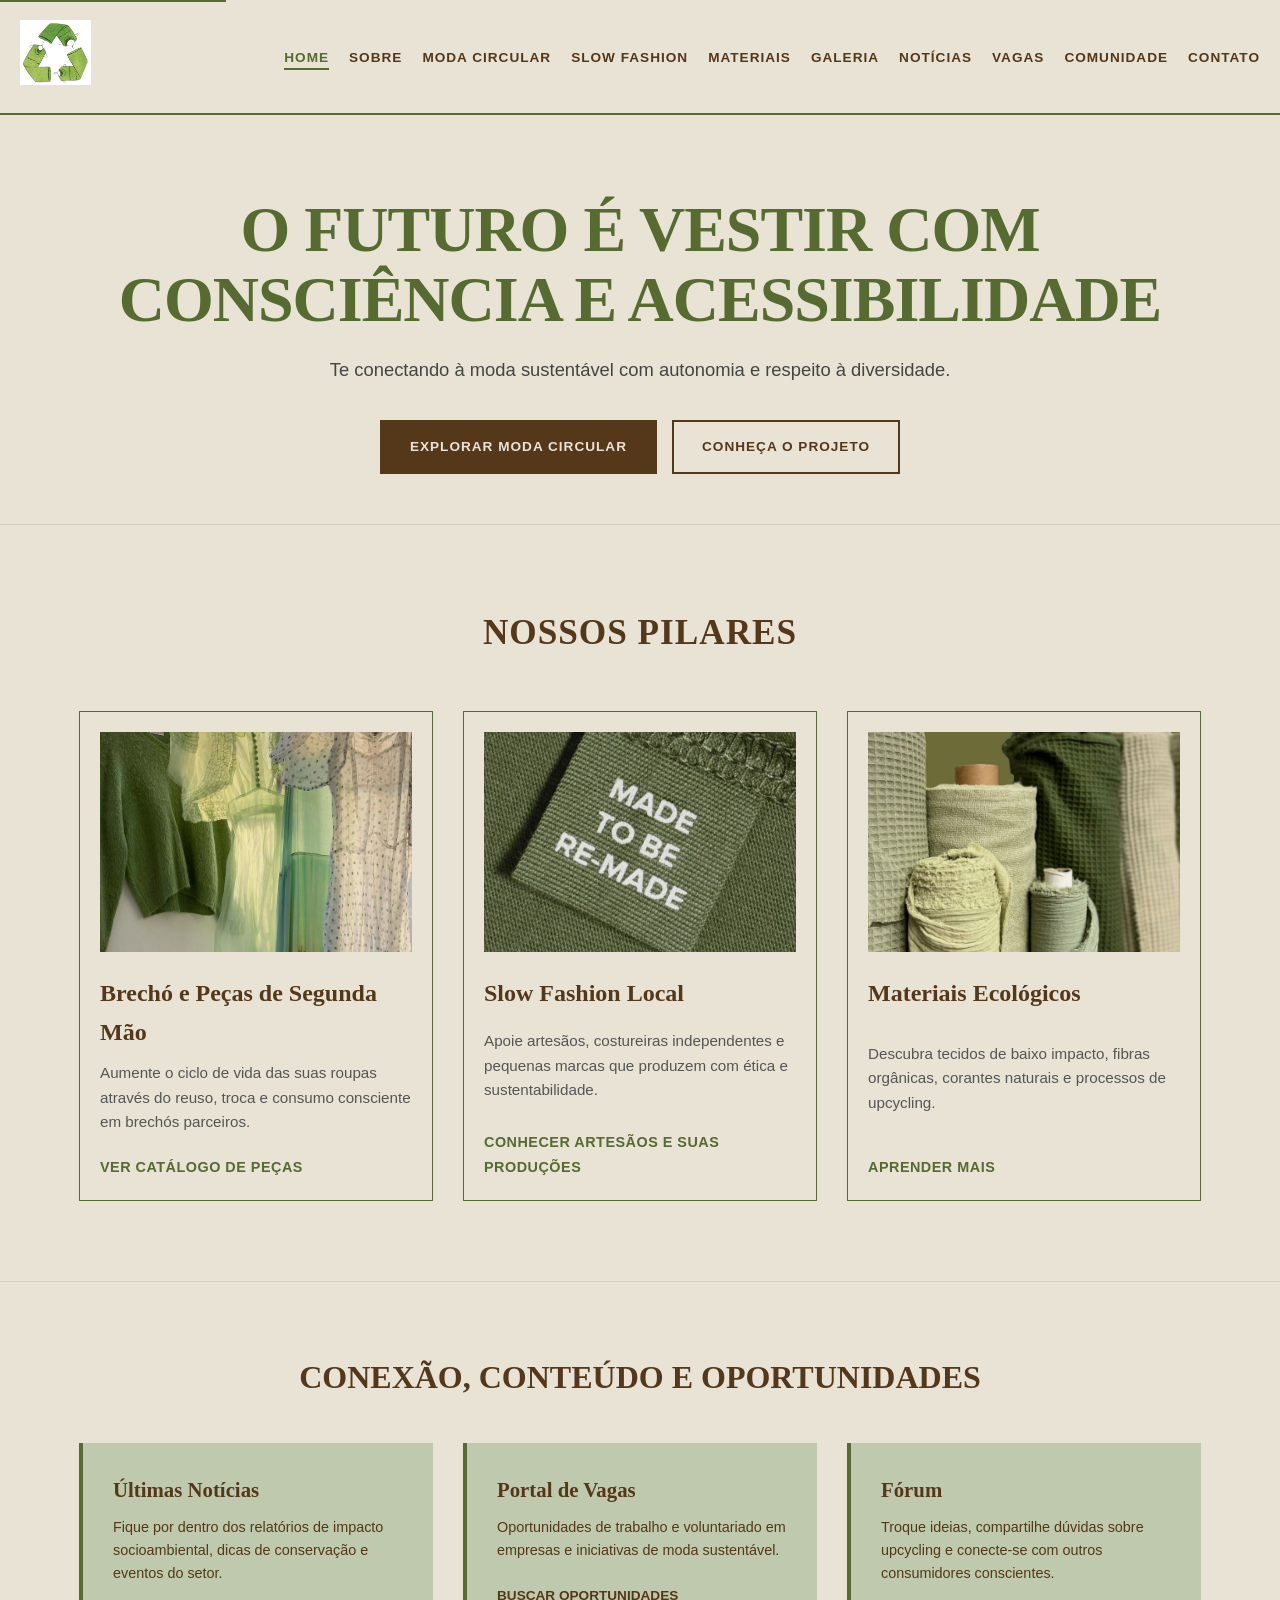
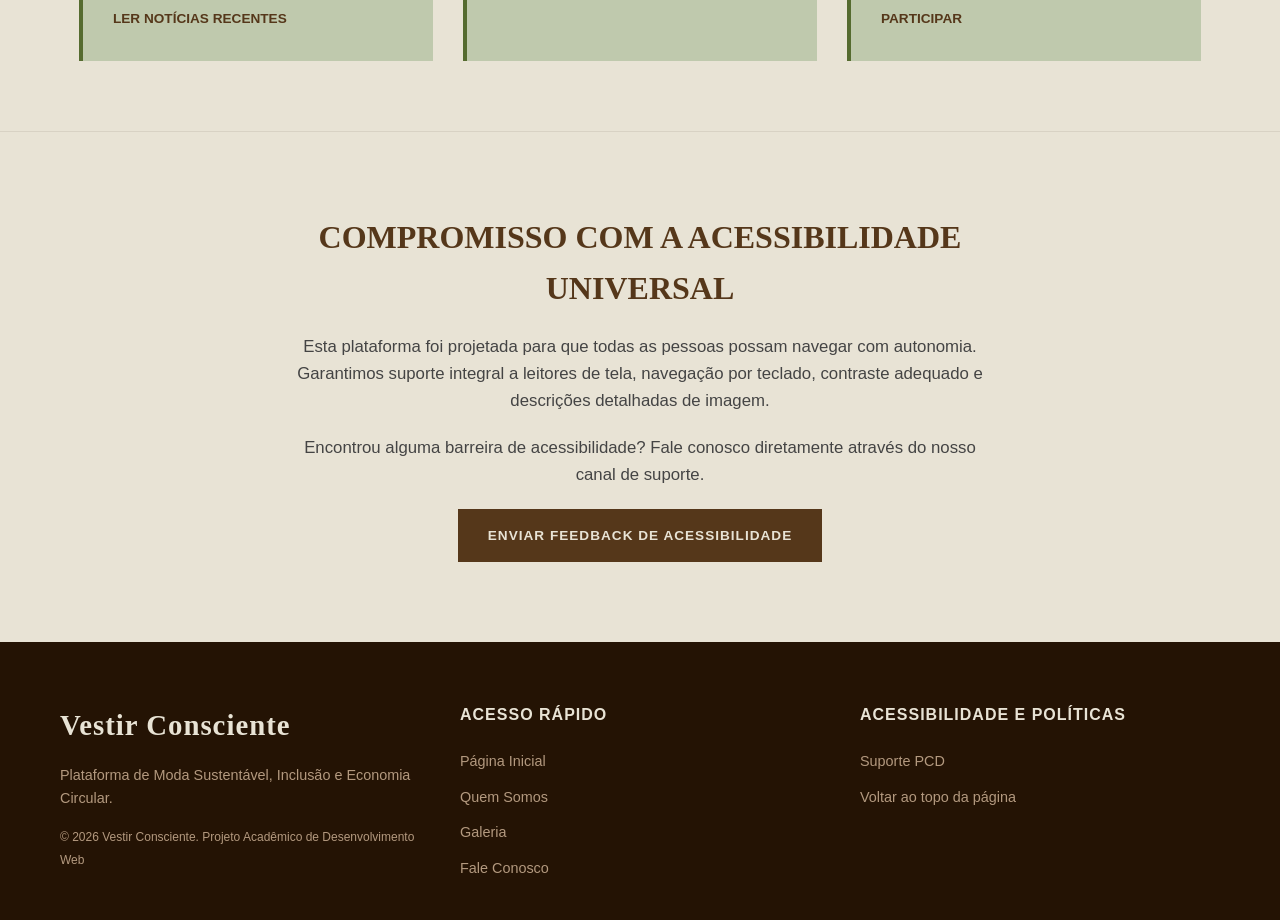
==== index.html @ 85d7abfc "Inserção do código fonte do Site Add: Ananda Alves" ====
<!DOCTYPE html>
<html lang="pt-br">
<head>
    <meta charset="UTF-8">
    <meta name="viewport" content="width=device-width, initial-scale=1.0">
    <title>Vestir Consciente - Moda Sustentável e Inclusiva | Página Inicial</title>
    <!--CSS Externo-->
    <link rel="stylesheet" href="css/style.css">
</head>
<body>
    <!--Link de atalho para leitores de tela e navegação por teclado-->
    <a href="#main-content" class="skip-link">Ir para o conteúdo principal</a>
    <!--Cabeçalho-->
    <header role="banner">
        <div class="header-container">
            <!--Logo-->
            <a href="index.html" class="logo-link" aria-label="Vestir Consciente | Página Inicial">
                <img src="images/logo-vestirconsciente.png" alt="Logo Vestir Consciente: Tear Afegão representando a moda circular com uma folha verde no centro" class="logo-img">
            </a>
            <!--Navegação Principal-->
            <nav aria-label="Navegação Principal" id="main-nav">
                <ul class="nav-list">
                    <li><a href="index.html" aria-current="page" class="active">Home</a></li>
                    <li><a href="sobre.html">Sobre</a></li>
                    <li><a href="modacircular.html">Moda Circular</a></li>
                    <li><a href="slowfashion.html">Slow Fashion</a></li>
                    <li><a href="materiais.html">Materiais</a></li>
                    <li><a href="galeria.html">Galeria</a></li>
                    <li><a href="noticias.html">Notícias</a></li>
                    <li><a href="vagas.html">Vagas</a></li>
                    <li><a href="comunidade.html">Comunidade</a></li>
                    <li><a href="contato.html">Contato</a></li>
                </ul>
            </nav>
        </div>
    </header>
    <!--Conteúdo Principal-->
    <main id="main-content" tabindex="-1">
        <!--Campo do Banner-->
        <section class="hero-section" aria-labelledby="hero-title">
            <div class="container">
                <h1 id="hero-title">O futuro é vestir com consciência e acessibilidade</h1>
                <p class="hero-text">
                    Te conectando à moda sustentável com autonomia e respeito à diversidade.
                </p>
                <div class="hero-buttons">
                    <a href="modacircular.html" class="btn btn-primary">Explorar Moda Circular</a>
                    <a href="sobre.html" class="btn btn-secondary">Conheça o Projeto</a>
                </div>
            </div>
        </section>
        <!--Campo dos Três Pilares-->
        <section class="pilares-section" aria-labelledby="pilares-title">
            <div class="container">
                <h2 id="pilares-title">Nossos Pilares</h2>
                <div class="cards-grid">
                    <!--Card 1 (Moda Circular)-->
                    <article class="card">
                        <header>
                            <img src="images/modacircular.jpg" alt="Cabide com roupas seminovas organizadas em uma arara de brechó" class="card-img">
                            <h3>Brechó e Peças de Segunda Mão</h3>
                        </header>
                        <p>Aumente o ciclo de vida das suas roupas através do reuso, troca e consumo consciente em brechós parceiros.</p>
                        <footer>
                            <a href="modacircular.html" class="card-link" aria-label="Saiba mais sobre Moda Circular e Brechó">Ver catálogo de peças</a>
                        </footer>
                    </article>
                    <!--Card 2 (Slow Fashion)-->
                    <article class="card">
                        <header>
                            <img src="images/slowfashion.jpg" alt="Etiqueta de peça de roupa com a frase 'Feita para ser refeita', indicando que aquela peça é atemporal e sustentável." class="card-img">
                            <h3>Slow Fashion Local</h3>
                        </header>
                        <p>Apoie artesãos, costureiras independentes e pequenas marcas que produzem com ética e sustentabilidade.</p>
                        <footer>
                            <a href="slowfashion.html" class="card-link" aria-label="Saiba mais sobre Slow Fashion e Produção Local">Conhecer artesãos e suas produções</a>
                        </footer>
                    </article>
                    <!--Card 3 (Materiais Ecológicos)-->
                    <article class="card">
                        <header>
                            <img src="images/materiais-ecologicos.jpg" alt="Amostras de tecidos de algodão orgânico e fibras naturais recicláveis" class="card-img">
                            <h3>Materiais Ecológicos</h3>
                        </header>
                        <p>Descubra tecidos de baixo impacto, fibras orgânicas, corantes naturais e processos de upcycling.</p>
                        <footer>
                            <a href="materiais.html" class="card-link" aria-label="Saiba mais sobre Materiais Ecológicos e Upcycling">Aprender mais</a>
                        </footer>
                    </article>
                </div>
            </div>
        </section>
        <!--Campo de Notícias e Comunidade-->
        <section class="highlights-section" aria-labelledby="highlights-title">
            <div class="container">
                <h2 id="highlights-title">Conexão, Conteúdo e Oportunidades</h2>
                <div class="highlights-grid">
                    <article class="highlight-item">
                        <h3>Últimas Notícias</h3>
                        <p>Fique por dentro dos relatórios de impacto socioambiental, dicas de conservação e eventos do setor.</p>
                        <a href="noticias.html" class="link-action">Ler notícias recentes</a>
                    </article>
                    <article class="highlight-item">
                        <h3>Portal de Vagas</h3>
                        <p>Oportunidades de trabalho e voluntariado em empresas e iniciativas de moda sustentável.</p>
                        <a href="vagas.html" class="link-action">Buscar oportunidades</a>
                    </article>
                    <article class="highlight-item">
                        <h3>Fórum</h3>
                        <p>Troque ideias, compartilhe dúvidas sobre upcycling e conecte-se com outros consumidores conscientes.</p>
                        <a href="comunidade.html" class="link-action">Participar</a>
                    </article>
                </div>
            </div>
        </section>
        <!--Campo do Compromisso (Acessibilidade)-->
        <section class="accessibility-commitment" aria-labelledby="access-title">
            <div class="container">
                <h2 id="access-title">Compromisso com a Acessibilidade Universal</h2>
                <p>Esta plataforma foi projetada para que todas as pessoas possam navegar com autonomia. Garantimos suporte integral a leitores de tela, navegação por teclado, contraste adequado e descrições detalhadas de imagem.</p>
                <p>Encontrou alguma barreira de acessibilidade? Fale conosco diretamente através do nosso canal de suporte.</p>
                <a href="contato.html" class="btn btn-primary">Enviar feedback de acessibilidade</a>
            </div>
        </section>
    </main>
    <!--Rodapé-->
    <footer role="contentinfo">
        <div class="footer-container">
            <div class="footer-col">
                <h2 class="footer-brand">Vestir Consciente</h2>
                <p>Plataforma de Moda Sustentável, Inclusão e Economia Circular.</p>
                <p><small>&copy; 2026 Vestir Consciente. Projeto Acadêmico de Desenvolvimento Web</small></p>
            </div>
            <div class="footer-col">
                <h3>Acesso Rápido</h3>
                <ul>
                    <li><a href="index.html">Página Inicial</a></li>
                    <li><a href="sobre.html">Quem Somos</a></li>
                    <li><a href="galeria.html">Galeria</a></li>
                    <li><a href="contato.html">Fale Conosco</a></li>
                </ul>
            </div>
            <div class="footer-col">
                <h3>Acessibilidade e Políticas</h3>
                <ul>
                    <li><a href="contato.html#acessibilidade">Suporte PCD</a></li>
                    <li><a href="#main-content">Voltar ao topo da página</a></li>
                </ul>
            </div>
        </div>
    </footer>
</body>
</html>
---- css/style.css ----
/* 1) Variáveis e Configurações Gerais */
:root {
    --bg-color: #e8e3d5; /*Bege Claro*/
    --text-color: #55371a; /*Marrom Escuro (textos e bordas)*/
    --primary-dark: #556b2f; /*Verde Oliva Escuro*/
    --card-bg: #e8e3d5;
    --accent-color: #BFC9AD;

    --font-serif: 'Playfair Display', Georgia, serif; /* Estilo editorial */
    --font-sans: 'Montserrat', Arial, sans-serif; /* Alta legibilidade */
}

/* 1.1) Reset Básico */
*{
    margin: 0;
    padding: 0;
    box-sizing: border-box;
}

body {
    background-color: var(--bg-color);
    color: var(--text-color);
    font-family: var(--font-sans);
    line-height: 1.6;
}

/* 1.2) Atalho de acessibilidade (Skip Link) */
.skip-link {
    position: absolute;
    top: -40px;
    left: 0;
    background: var(--primary-dark);
    color: var(--accent-color);
    padding: 8px 16px;
    z-index: 100;
    transition: top 0.3s;
}

.skip-link:focus {
    top: 0
}

/* 1.3) Container padrão */
.container {
    width: 90%;
    max-width: 1200px;
    margin: 0 auto;
    padding: 0 15px;
}

/* 2) Cabeçalho e Navegação Principal */
header[role="banner"] {
    background-color: var(--bg-color);
    border-bottom: 2px solid var(--primary-dark);
    padding: 20px 0;
    position: sticky;
    top: 0;
    z-index: 99;
}

.header-container {
    display: flex;
    flex-direction: column;
    align-items: center;
    gap: 15px;
    max-width: 1300px;
    margin: 0 auto;
    padding: 0 20px;

}

.logo-img {
    height: 65px;
    width: auto;
}

#main-nav .nav-list {
    list-style: none;
    display: flex;
    flex-wrap: wrap;
    justify-content: center;
    gap: 12px 20px;
}

#main-nav a {
    text-decoration: none;
    color: var(--text-color);
    font-family: var(--font-sans);
    font-size: 0.85rem;
    font-weight: 600;
    text-transform: uppercase;
    letter-spacing: 1px;
    padding-bottom: 3px;
    transition: color 0.2s;
}

#main-nav a:hover,
#main-nav a:focus,
#main-nav a.active {
    color: var(--primary-dark);
    border-bottom: 2px solid var(--primary-dark);
    outline: none;
}
/* 3) Campo Hero (estilo editorial/capa) */
.hero-section {
    padding: 80px 0 50px 0;
    text-align: center;
    border-bottom: 1px solid rgba(0, 0, 0, 0.1);
}

.hero-section h1 {
    font-family: var(--font-serif);
    font-size: clamp(2.5rem, 5vw, 5rem);
    font-weight: 700;
    text-transform: uppercase;
    letter-spacing: -1px;
    line-height: 1.1;
    margin-bottom: 20px;
    color: var(--primary-dark);
}

.hero-text {
    font-size: 1.15rem;
    max-width: 700px;
    margin: 0 auto 35px auto;
    color: #444;
}

.hero-buttons {
    display: flex;
    justify-content: center;
    gap: 15px;
    flex-wrap: wrap;
}

/* 3.1) Botões Estilizados */
.btn {
    display: inline-block;
    padding: 14px 28px;
    font-weight: 600;
    text-decoration: none;
    text-transform: uppercase;
    font-size: 0.85rem;
    letter-spacing: 1px;
    transition: all 0.3s ease;
    border: 2px solid var(--text-color);
}

.btn-primary {
    background-color: var(--text-color);
    color: var(--bg-color);
}

.btn-primary:hover,
.btn-primary:focus {
    background-color: var(--primary-dark);
    border-color: var(--primary-dark);
}

.btn-secondary {
    background-color: transparent;
    color: var(--text-color);
}

.btn-secondary:hover,
.btn-secondary:focus {
    background-color: var(--text-color);
    color: var(--bg-color);
}

/* 4) Campo dos Três Pilares */
.pilares-section {
    padding: 80px 0;
}

.pilares-section h2 {
    font-family: var(--font-serif);
    font-size: 2.2rem;
    text-align: center;
    margin-bottom: 50px;
    text-transform: uppercase;
    letter-spacing: 1px;
}

.cards-grid {
    display: grid;
    grid-template-columns: repeat(auto-fit, minmax(300px, 1fr));
    gap: 30px;
}

.card {
    background-color: var(--bg-color);
    border: 1px solid #556b2f;
    padding: 20px;
    display: flex;
    flex-direction: column;
    justify-content: space-between;
    transition: transform 0.2s ease, box-shadow 0.2s ease;
}

.card:hover {
    transform: translateY(-5px);
    box-shadow: 0 10px 25px rgba(0,0,0,0.05);
}

.card-img {
    width: 100%;
    height: 220px;
    object-fit: cover;
    margin-bottom: 15px;
    filter: brightness(0.95);
}

.card h3 {
    font-family: var(--font-serif);
    font-size: 1.5rem;
    margin-bottom: 10px;
}

.card p {
    font-size: 0.95rem;
    color: #555;
    margin-bottom: 20px;
}

.card-link {
    font-weight: 700;
    text-decoration: none;
    color: var(--primary-dark);
    font-size: 0.9rem;
    text-transform: uppercase;
    letter-spacing: 0.5px;
    border-bottom: 1px solid transparent;
    transition: border-color 0.2s;
    align-self: flex-start;
}

.card-link:hover,
.card-link:focus {
    border-bottom-color: var(--primary-dark);
}

/* 5) Destaques e Comunidade */
.highlights-section {
    background-color: var(--card-bg);
    padding: 70px 0;
    border-top: 1px solid #D8D2C4;
    border-bottom: 1px solid #D8D2C4;
}

.highlights-section h2 {
    font-family: var(--font-serif);
    font-size: 2rem;
    text-align: center;
    margin-bottom: 40px;
    text-transform: uppercase;
}

.highlights-grid {
    display: grid;
    grid-template-columns: repeat(auto-fit, minmax(280px, 1fr));
    gap: 30px;
}

.highlight-item {
    background: var(--accent-color);
    padding: 30px;
    border-left: 4px solid var(--primary-dark);
}

.highlight-item h3 {
    font-family: var(--font-serif);
    font-size: 1.3rem;
    margin-bottom: 10px;
}

.highlight-item p {
    font-size: 0.9rem;
    color: var(--text-color);
    margin-bottom: 20px;
}

.link-action {
    font-weight: 600;
    text-decoration: none;
    color: var(--text-color);
    font-size: 0.85rem;
    text-transform: uppercase;
}

.link-action:hover {
    color: var(--primary-dark);
    text-decoration: underline;
}

/* 6) Acessibilidade */
.accessibility-commitment {
    padding: 80px 0;
    text-align: center;
    max-width: 800px;
    margin: 0 auto;
}

.accessibility-commitment h2 {
    font-family: var(--font-serif);
    font-size: 2rem;
    margin-bottom: 20px;
    text-transform: uppercase;
}

.accessibility-commitment p {
    font-size: 1.05rem;
    color: #444;
    margin-bottom: 20px;
}

/* 7) Rodapé */
footer[role="contentinfo"] {
    background-color: #241304;
    color: var(--bg-color);
    padding: 60px 0 30px 0;
}

.footer-container {
    display: grid;
    grid-template-columns: repeat(auto-fit, minmax(220px, 1fr));
    gap: 40px;
    max-width: 1200px;
    margin: 0 auto;
    padding: 0 20px;
}

.footer-brand {
    font-family: var(--font-serif);
    font-size: 1.8rem;
    margin-bottom: 15px;
    letter-spacing: 1px;
}

.footer-col p {
    font-size: 0.9rem;
    color: #b3997f;
    margin-bottom: 15px;
}

.footer-col h3 {
    font-size: 1rem;
    text-transform: uppercase;
    letter-spacing: 1px;
    margin-bottom: 20px;
    color: var(--bg-color);
}

.footer-col ul {
    list-style: none;
}

.footer-col ul li {
    margin-bottom: 10px;
}

.footer-col ul li a {
    color: #b3997f;
    text-decoration: none;
    font-size: 0.9rem;
    transition: color 0.2s;
}

.footer-col ul li a:hover,
.footer-col ul li a:focus {
    color: var(--bg-color);
    text-decoration: underline;
}

/* 8) Acessibilidade de foco */
@media (min-width: 768px) {
    .header-container {
        flex-direction: row;
        justify-content: space-between;
    }
}

/* 8.1) Foco visível ajustado para acessibilidade (Navegação por Teclado) */
a:focus, button:focus {
    outline: 3px solid var(--primary-dark);
    outline-offset: 3px;
}
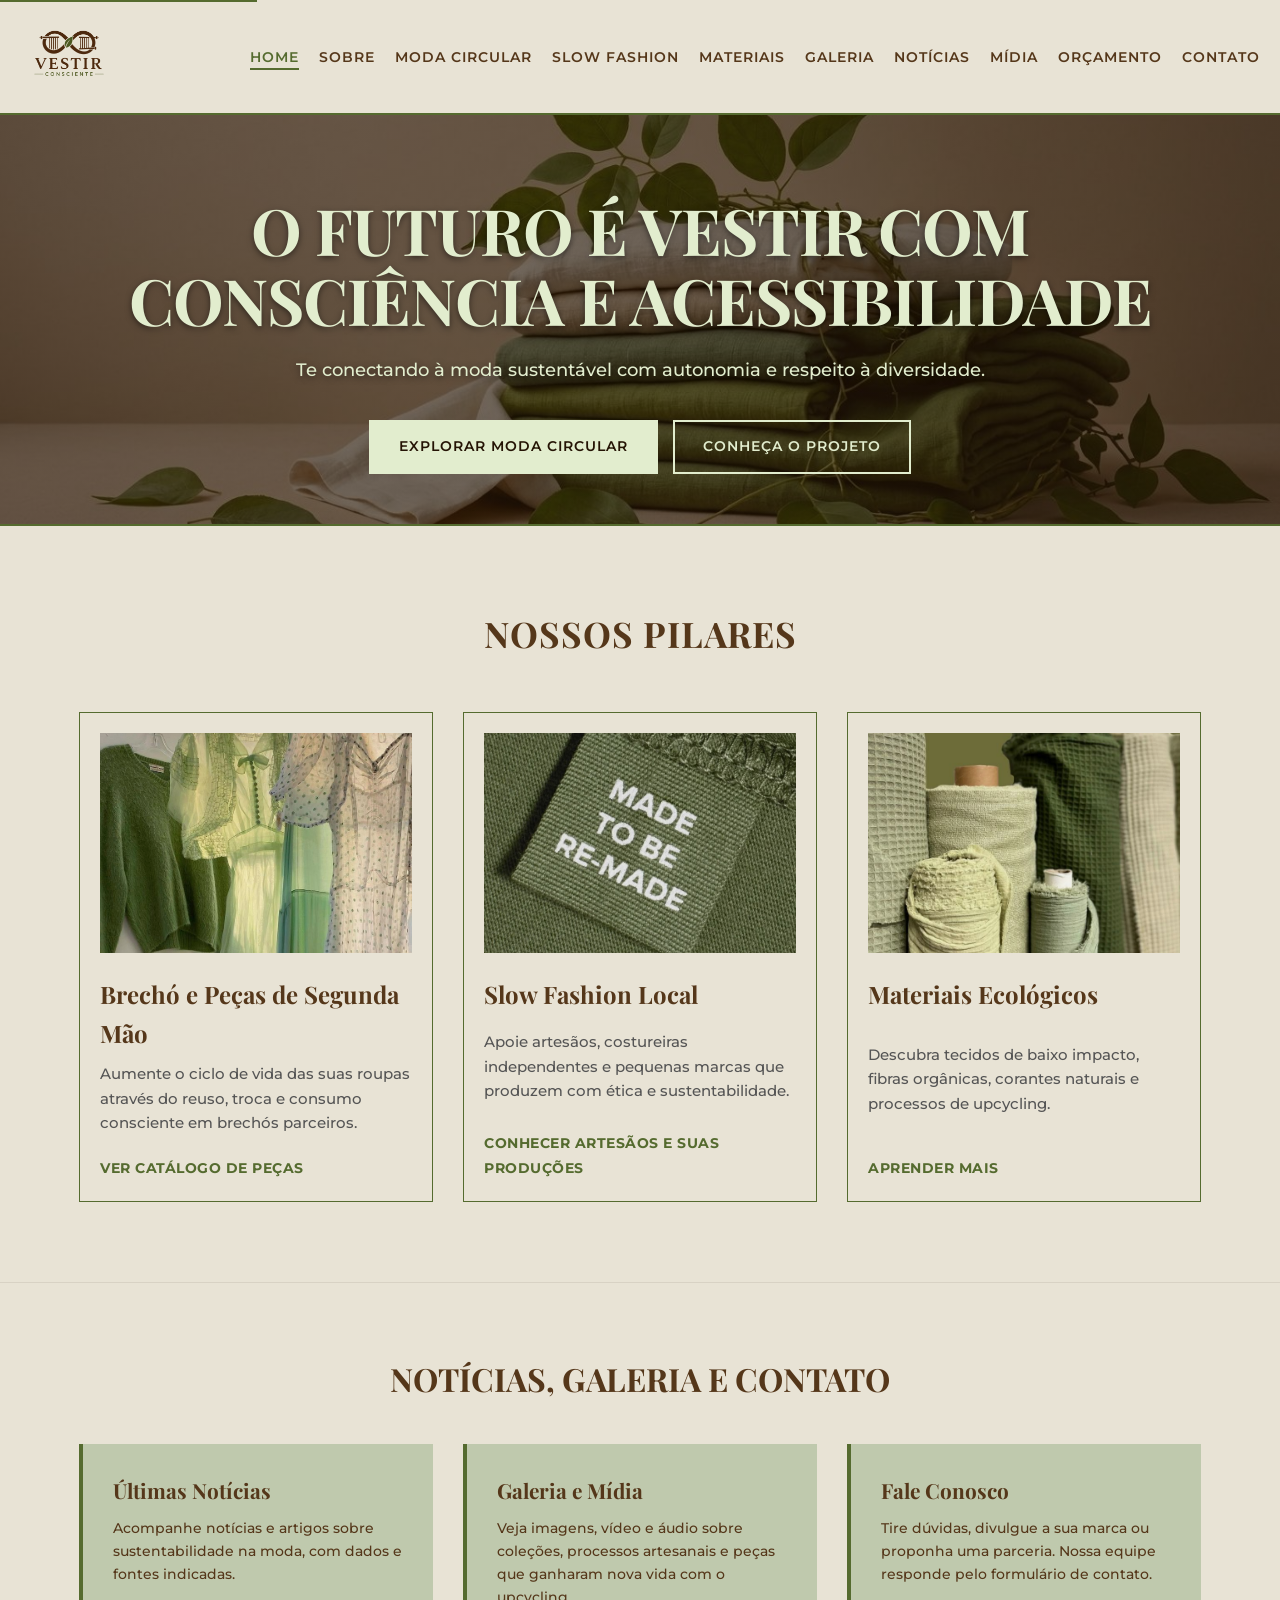
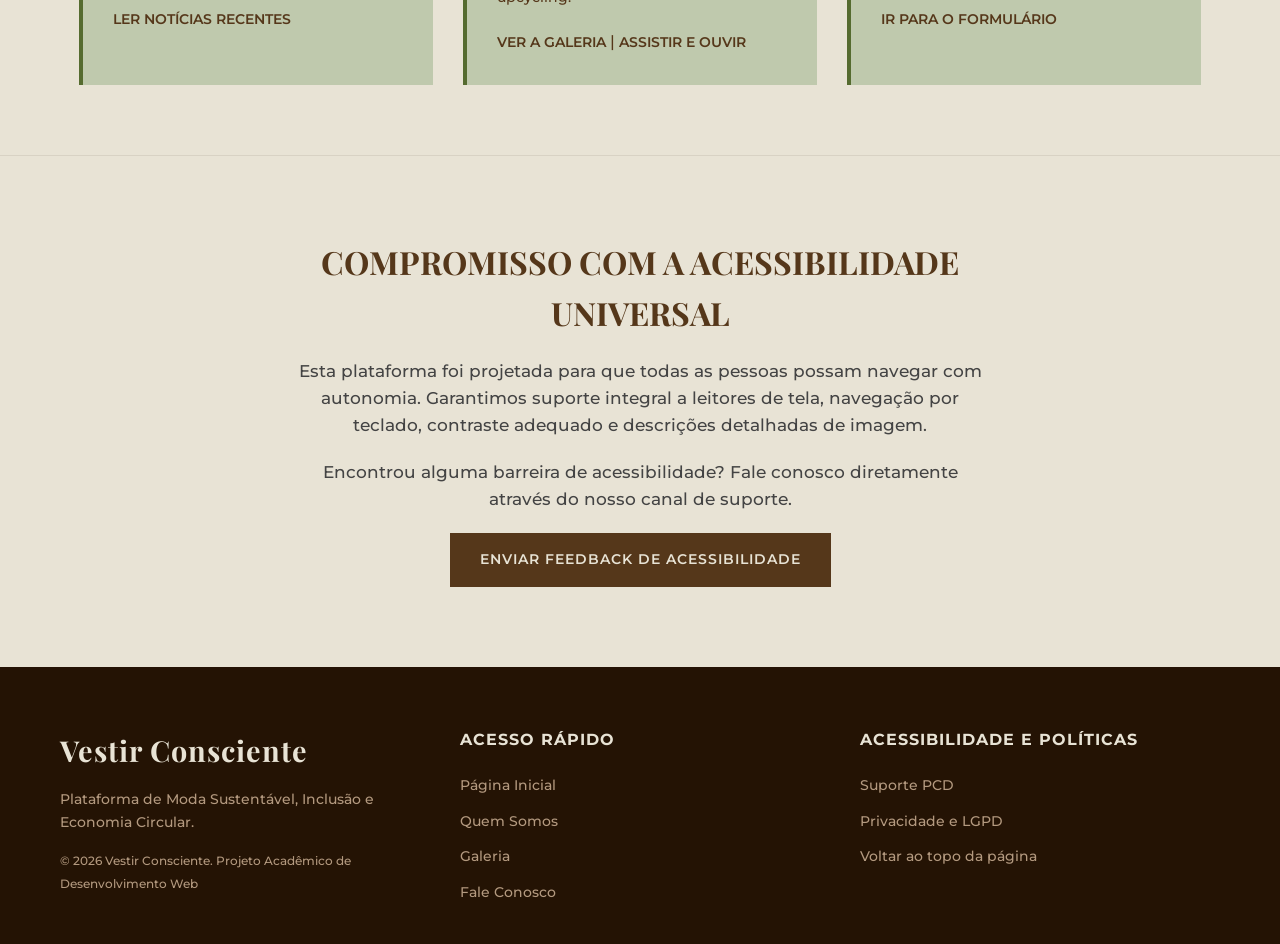
==== commit 6b612dc5: "Atualização da página home para estar de acordo com as outras páginas + adição de imagem na página h" ====
--- a/index.html
+++ b/index.html
@@ -1,13 +1,18 @@
 <!DOCTYPE html>
-<html lang="pt-br">
+<html lang="pt-BR">
 <head>
     <meta charset="UTF-8">
     <meta name="viewport" content="width=device-width, initial-scale=1.0">
     <title>Vestir Consciente - Moda Sustentável e Inclusiva | Página Inicial</title>
+    <meta name="description" content="Vestir Consciente: plataforma de moda sustentável, inclusão e economia circular. Conheça brechós, artesãos locais, materiais ecológicos e upcycling, com acessibilidade para todas as pessoas.">
+    <!--Fontes (Google Fonts)-->
+    <link rel="preconnect" href="https://fonts.googleapis.com">
+    <link rel="preconnect" href="https://fonts.gstatic.com" crossorigin>
+    <link href="https://fonts.googleapis.com/css2?family=Montserrat:wght@500;600;700&amp;family=Playfair+Display:wght@400;700&amp;display=swap" rel="stylesheet">
     <!--CSS Externo-->
     <link rel="stylesheet" href="css/style.css">
 </head>
-<body>
+<body id="top">
     <!--Link de atalho para leitores de tela e navegação por teclado-->
     <a href="#main-content" class="skip-link">Ir para o conteúdo principal</a>
     <!--Cabeçalho-->
@@ -27,8 +32,8 @@
                     <li><a href="materiais.html">Materiais</a></li>
                     <li><a href="galeria.html">Galeria</a></li>
                     <li><a href="noticias.html">Notícias</a></li>
-                    <li><a href="vagas.html">Vagas</a></li>
-                    <li><a href="comunidade.html">Comunidade</a></li>
+                    <li><a href="midia.html">Mídia</a></li>
+                    <li><a href="orcamento_hospedagem.html">Orçamento</a></li>
                     <li><a href="contato.html">Contato</a></li>
                 </ul>
             </nav>
@@ -37,7 +42,7 @@
     <!--Conteúdo Principal-->
     <main id="main-content" tabindex="-1">
         <!--Campo do Banner-->
-        <section class="hero-section" aria-labelledby="hero-title">
+        <section class="hero-section hero-section--imagem" aria-labelledby="hero-title">
             <div class="container">
                 <h1 id="hero-title">O futuro é vestir com consciência e acessibilidade</h1>
                 <p class="hero-text">
@@ -57,58 +62,60 @@
                     <!--Card 1 (Moda Circular)-->
                     <article class="card">
                         <header>
-                            <img src="images/modacircular.jpg" alt="Cabide com roupas seminovas organizadas em uma arara de brechó" class="card-img">
+                            <img src="images/modacircular.jpg" alt="Peças de segunda mão em tons de verde penduradas lado a lado: um suéter felpudo, uma blusa leve com babados e botões e um vestido de bolinhas" class="card-img">
                             <h3>Brechó e Peças de Segunda Mão</h3>
                         </header>
                         <p>Aumente o ciclo de vida das suas roupas através do reuso, troca e consumo consciente em brechós parceiros.</p>
                         <footer>
-                            <a href="modacircular.html" class="card-link" aria-label="Saiba mais sobre Moda Circular e Brechó">Ver catálogo de peças</a>
+                            <a href="modacircular.html" class="card-link" aria-label="Ver catálogo de peças: Moda Circular e Brechó">Ver catálogo de peças</a>
                         </footer>
                     </article>
                     <!--Card 2 (Slow Fashion)-->
                     <article class="card">
                         <header>
-                            <img src="images/slowfashion.jpg" alt="Etiqueta de peça de roupa com a frase 'Feita para ser refeita', indicando que aquela peça é atemporal e sustentável." class="card-img">
+                            <img src="images/slowfashion.jpg" alt="Etiqueta costurada em uma peça verde-oliva com a frase em inglês Made to be re-made, que significa feito para ser refeito" class="card-img">
                             <h3>Slow Fashion Local</h3>
                         </header>
                         <p>Apoie artesãos, costureiras independentes e pequenas marcas que produzem com ética e sustentabilidade.</p>
                         <footer>
-                            <a href="slowfashion.html" class="card-link" aria-label="Saiba mais sobre Slow Fashion e Produção Local">Conhecer artesãos e suas produções</a>
+                            <a href="slowfashion.html" class="card-link" aria-label="Conhecer artesãos e suas produções: Slow Fashion e Produção Local">Conhecer artesãos e suas produções</a>
                         </footer>
                     </article>
                     <!--Card 3 (Materiais Ecológicos)-->
                     <article class="card">
                         <header>
-                            <img src="images/materiais-ecologicos.jpg" alt="Amostras de tecidos de algodão orgânico e fibras naturais recicláveis" class="card-img">
+                            <img src="images/materiais-ecologicos.jpg" alt="Rolos de tecido em tons de verde e bege, com texturas de waffle e gaze, enfileirados diante de um fundo verde-oliva" class="card-img">
                             <h3>Materiais Ecológicos</h3>
                         </header>
                         <p>Descubra tecidos de baixo impacto, fibras orgânicas, corantes naturais e processos de upcycling.</p>
                         <footer>
-                            <a href="materiais.html" class="card-link" aria-label="Saiba mais sobre Materiais Ecológicos e Upcycling">Aprender mais</a>
+                            <a href="materiais.html" class="card-link" aria-label="Aprender mais: Materiais Ecológicos e Upcycling">Aprender mais</a>
                         </footer>
                     </article>
                 </div>
             </div>
         </section>
-        <!--Campo de Notícias e Comunidade-->
+        <!--Campo de Notícias, Galeria e Contato-->
         <section class="highlights-section" aria-labelledby="highlights-title">
             <div class="container">
-                <h2 id="highlights-title">Conexão, Conteúdo e Oportunidades</h2>
+                <h2 id="highlights-title">Notícias, Galeria e Contato</h2>
                 <div class="highlights-grid">
                     <article class="highlight-item">
                         <h3>Últimas Notícias</h3>
-                        <p>Fique por dentro dos relatórios de impacto socioambiental, dicas de conservação e eventos do setor.</p>
+                        <p>Acompanhe notícias e artigos sobre sustentabilidade na moda, com dados e fontes indicadas.</p>
                         <a href="noticias.html" class="link-action">Ler notícias recentes</a>
                     </article>
                     <article class="highlight-item">
-                        <h3>Portal de Vagas</h3>
-                        <p>Oportunidades de trabalho e voluntariado em empresas e iniciativas de moda sustentável.</p>
-                        <a href="vagas.html" class="link-action">Buscar oportunidades</a>
+                        <h3>Galeria e Mídia</h3>
+                        <p>Veja imagens, vídeo e áudio sobre coleções, processos artesanais e peças que ganharam nova vida com o upcycling.</p>
+                        <a href="galeria.html" class="link-action">Ver a galeria</a>
+                        <span aria-hidden="true">|</span>
+                        <a href="midia.html" class="link-action">Assistir e ouvir</a>
                     </article>
                     <article class="highlight-item">
-                        <h3>Fórum</h3>
-                        <p>Troque ideias, compartilhe dúvidas sobre upcycling e conecte-se com outros consumidores conscientes.</p>
-                        <a href="comunidade.html" class="link-action">Participar</a>
+                        <h3>Fale Conosco</h3>
+                        <p>Tire dúvidas, divulgue a sua marca ou proponha uma parceria. Nossa equipe responde pelo formulário de contato.</p>
+                        <a href="contato.html" class="link-action">Ir para o formulário</a>
                     </article>
                 </div>
             </div>
@@ -119,7 +126,7 @@
                 <h2 id="access-title">Compromisso com a Acessibilidade Universal</h2>
                 <p>Esta plataforma foi projetada para que todas as pessoas possam navegar com autonomia. Garantimos suporte integral a leitores de tela, navegação por teclado, contraste adequado e descrições detalhadas de imagem.</p>
                 <p>Encontrou alguma barreira de acessibilidade? Fale conosco diretamente através do nosso canal de suporte.</p>
-                <a href="contato.html" class="btn btn-primary">Enviar feedback de acessibilidade</a>
+                <a href="contato.html#acessibilidade" class="btn btn-primary">Enviar feedback de acessibilidade</a>
             </div>
         </section>
     </main>
@@ -144,7 +151,8 @@
                 <h3>Acessibilidade e Políticas</h3>
                 <ul>
                     <li><a href="contato.html#acessibilidade">Suporte PCD</a></li>
-                    <li><a href="#main-content">Voltar ao topo da página</a></li>
+                    <li><a href="contato.html#privacidade">Privacidade e LGPD</a></li>
+                    <li><a href="#top">Voltar ao topo da página</a></li>
                 </ul>
             </div>
         </div>
--- a/css/style.css
+++ b/css/style.css
@@ -5,6 +5,8 @@
     --primary-dark: #556b2f; /*Verde Oliva Escuro*/
     --card-bg: #e8e3d5;
     --accent-color: #BFC9AD;
+    --accent-color2: #e2edce;
+    --accent-color3: #d7d8c5;
 
     --font-serif: 'Playfair Display', Georgia, serif; /* Estilo editorial */
     --font-sans: 'Montserrat', Arial, sans-serif; /* Alta legibilidade */
@@ -21,6 +23,7 @@
     background-color: var(--bg-color);
     color: var(--text-color);
     font-family: var(--font-sans);
+    font-weight: 500; /* Montserrat 500: traço mais firme que o 400, melhora a legibilidade */
     line-height: 1.6;
 }
 
@@ -168,6 +171,53 @@
     color: var(--bg-color);
 }
 
+/* 3.2) Banner da Home com imagem de fundo
+   A foto fica em images/hero-home.jpg. Uma camada marrom escura (mesma cor do rodapé)
+   por cima da foto deixa o texto claro legível. Para a foto aparecer mais, diminua o 0.62;
+   para o texto ficar mais legível, aumente. */
+.hero-section--imagem {
+    background-color: #241304;
+    background-image: linear-gradient(rgba(36, 19, 4, 0.62), rgba(36, 19, 4, 0.62)), url("../images/hero-home.jpg");
+    background-size: cover;
+    background-position: center 75%; /* parte da foto que fica visível */
+    background-repeat: no-repeat;
+    border-bottom: 2px solid var(--primary-dark);
+}
+
+.hero-section--imagem h1,
+.hero-section--imagem .hero-text {
+    color: var(--accent-color2);
+    text-shadow: 0 2px 6px rgba(0, 0, 0, 0.5);
+}
+
+/* Botões com cores claras sobre a foto escura */
+.hero-section--imagem .btn-primary {
+    background-color: var(--accent-color2);
+    border-color: var(--accent-color2);
+    color: #241304;
+}
+
+.hero-section--imagem .btn-primary:hover,
+.hero-section--imagem .btn-primary:focus {
+    background-color: var(--accent-color);
+    border-color: var(--accent-color);
+}
+
+.hero-section--imagem .btn-secondary {
+    border-color: var(--accent-color2);
+    color: var(--accent-color2);
+}
+
+.hero-section--imagem .btn-secondary:hover,
+.hero-section--imagem .btn-secondary:focus {
+    background-color: var(--accent-color2);
+    color: #241304;
+}
+
+.hero-section--imagem a:focus {
+    outline-color: var(--accent-color2);
+}
+
 /* 4) Campo dos Três Pilares */
 .pilares-section {
     padding: 80px 0;
@@ -384,4 +434,808 @@
 a:focus, button:focus {
     outline: 3px solid var(--primary-dark);
     outline-offset: 3px;
+}
+
+/* 9) Páginas Internas: componentes compartilhados */
+/* 9.1) Abertura da página (equivalente ao hero, em tamanho menor) */
+.page-hero {
+    padding: 60px 0 40px 0;
+    text-align: center;
+    border-bottom: 1px solid rgba(0, 0, 0, 0.1);
+}
+
+.page-hero h1 {
+    font-family: var(--font-serif);
+    font-size: clamp(2.2rem, 4.5vw, 4rem);
+    font-weight: 700;
+    text-transform: uppercase;
+    letter-spacing: -1px;
+    line-height: 1.1;
+    margin-bottom: 20px;
+    color: var(--primary-dark);
+}
+
+/* 9.1.1) Abertura com imagem de fundo
+   A imagem fica no CSS (é decorativa, não precisa de alt).
+   Uma camada marrom escura (mesma cor do rodapé) a 60% por cima da foto deixa o
+   texto bege legível. Para a foto aparecer mais, diminua o 0.6; para o texto
+   ficar mais legível, aumente. */
+.page-hero--imagem {
+    background-color: #241304;
+    background-size: cover;
+    background-position: center;
+    background-repeat: no-repeat;
+    padding: 90px 0 70px 0;
+    border-bottom: 2px solid var(--primary-dark);
+}
+
+.page-hero--imagem h1,
+.page-hero--imagem .hero-text {
+    color: var(--accent-color2);
+    text-shadow: 0 2px 6px rgba(0, 0, 0, 0.5);
+}
+
+.page-hero--imagem .hero-text {
+    margin-bottom: 0;
+}
+
+/* Fundo específico de cada página (o caminho é relativo a este arquivo CSS) */
+.page-hero--sobre {
+    background-image: linear-gradient(rgba(42, 41, 41, 0.4), rgba(42, 41, 41, 0.4)), url("../images/hero-sobre.jpg");
+}
+
+/* 9.2) Seções de conteúdo */
+.content-section {
+    padding: 70px 0;
+}
+
+.content-section--alt {
+    background-color: rgba(191, 201, 173, 0.4);
+    border-top: 1px solid #D8D2C4;
+    border-bottom: 1px solid #D8D2C4;
+}
+
+.content-section h2,
+.cta-section h2 {
+    font-family: var(--font-serif);
+    font-size: 3rem;
+    text-align: center;
+    margin-bottom: 40px;
+    text-transform: uppercase;
+    letter-spacing: 1px;
+    color: var(--primary-dark);
+}
+
+.section-intro {
+    max-width: 750px;
+    margin: -20px auto 40px auto;
+    text-align: center;
+    font-size: 1.05rem;
+}
+
+.text-block p {
+    font-size: 1.05rem;
+    max-width: 70ch;
+    margin-bottom: 18px;
+}
+
+.text-center {
+    text-align: center;
+}
+
+/* 9.3) Cartões de informação */
+.info-grid {
+    display: grid;
+    grid-template-columns: repeat(auto-fit, minmax(280px, 1fr));
+    gap: 30px;
+}
+
+.info-card {
+    background-color: var(--bg-color);
+    border: 1px solid var(--primary-dark);
+    border-top: 4px solid var(--primary-dark);
+    padding: 30px;
+}
+
+.info-card h3 {
+    font-family: var(--font-serif);
+    font-size: 1.4rem;
+    margin-bottom: 12px;
+}
+
+.info-card p {
+    font-size: 0.95rem;
+}
+
+/* 9.4) Chamada para ação no fim das páginas */
+.cta-section {
+    padding: 70px 0;
+    text-align: center;
+    border-top: 1px solid #D8D2C4;
+}
+
+.cta-section p {
+    max-width: 650px;
+    margin: -20px auto 30px auto;
+    font-size: 1.05rem;
+}
+
+/* 10) Página Sobre */
+.about-story,
+.split-layout {
+    display: grid;
+    grid-template-columns: 1fr;
+    gap: 40px;
+    align-items: center;
+}
+
+.logo-figure {
+    text-align: center;
+    background-color: var(--accent-color3);
+    border: 1px solid var(--primary-dark);
+    padding: 25px;
+}
+
+.logo-figure img {
+    width: 100%;
+    max-width: 260px;
+    height: auto;
+}
+
+.logo-figure figcaption {
+    margin-top: 15px;
+    font-size: 0.9rem;
+}
+
+.fact-box {
+    margin-top: 40px;
+    padding: 30px;
+    background-color: var(--primary-dark);
+    color: var(--bg-color);
+    text-align: center;
+}
+
+.fact-box h3 {
+    font-family: var(--font-serif);
+    font-size: 1.4rem;
+    margin-bottom: 12px;
+}
+
+.fact-box p {
+    max-width: 800px;
+    margin: 0 auto 12px auto;
+}
+
+.fact-box .source a {
+    color: var(--bg-color);
+}
+
+.fact-box .source a:focus {
+    outline-color: var(--bg-color);
+}
+
+.values-list {
+    list-style: none;
+    display: grid;
+    grid-template-columns: repeat(auto-fit, minmax(220px, 1fr));
+    gap: 20px;
+}
+
+.values-list li {
+    background-color: var(--accent-color);
+    border-left: 4px solid var(--primary-dark);
+    padding: 24px;
+}
+
+.values-list h3 {
+    font-family: var(--font-serif);
+    font-size: 1.2rem;
+    margin-bottom: 8px;
+}
+
+.values-list p {
+    font-size: 0.9rem;
+}
+
+.goals-list {
+    list-style: none;
+    counter-reset: meta;
+    max-width: 800px;
+    margin: 0 auto;
+}
+
+.goals-list li {
+    counter-increment: meta;
+    position: relative;
+    padding: 18px 10px 18px 65px;
+    border-bottom: 1px solid rgba(85, 55, 26, 0.25);
+}
+
+.goals-list li::before {
+    content: counter(meta);
+    position: absolute;
+    left: 5px;
+    top: 16px;
+    width: 38px;
+    height: 38px;
+    display: flex;
+    align-items: center;
+    justify-content: center;
+    border-radius: 50%;
+    background-color: var(--primary-dark);
+    color: var(--bg-color);
+    font-family: var(--font-serif);
+    font-weight: 700;
+}
+
+.inclusion-list {
+    max-width: 700px;
+    margin: 0 auto 35px auto;
+    padding-left: 1.2em;
+    font-size: 1.05rem;
+}
+
+.inclusion-list li {
+    margin-bottom: 10px;
+}
+
+.note-ficticio {
+    text-align: center;
+    font-size: 0.9rem;
+    font-style: italic;
+    margin: -20px 0 30px 0;
+}
+
+.testimonial {
+    display: flex;
+    flex-direction: column;
+    gap: 15px;
+    background-color: var(--bg-color);
+    border: 1px solid var(--primary-dark);
+    padding: 30px;
+}
+
+.testimonial h3 {
+    font-family: var(--font-serif);
+    font-size: 1.3rem;
+}
+
+.testimonial blockquote {
+    border-left: 4px solid var(--primary-dark);
+    padding-left: 18px;
+    font-family: var(--font-serif);
+    font-style: italic;
+    font-size: 1.05rem;
+}
+
+.testimonial footer p {
+    font-size: 0.85rem;
+    font-weight: 600;
+}
+
+/* 11) Página Moda Circular */
+/* 11.1) Fundo da abertura: coloque a foto em images/hero-modacircular.jpg
+   (enquanto o arquivo não existir, a abertura aparece em marrom escuro) */
+.page-hero--modacircular {
+    background-image: linear-gradient(rgba(42, 41, 41, 0.4), rgba(42, 41, 41, 0.4)), url("../images/hero-modacircular.jpg");
+}
+
+/* 11.2) Foto ao lado do texto */
+.photo-figure {
+    background-color: var(--accent-color3);
+    border: 1px solid var(--primary-dark);
+    padding: 12px;
+}
+
+.photo-figure img {
+    display: block;
+    width: 100%;
+    height: 340px;           /* ajuste este número até casar com a altura do texto */
+    object-fit: cover;       /* corta as bordas, sem deformar a foto */
+    object-position: center 65%; /* parte da foto que fica visível (veja abaixo) */
+}
+
+.photo-figure figcaption {
+    margin-top: 12px;
+    font-size: 0.9rem;
+}
+
+.info-card .card-link {
+    display: inline-block;
+    margin-top: 6px;
+}
+
+/* 11.3) Catálogo: compensa o cabeçalho fixo ao navegar pelo link #catalogo */
+#catalogo {
+    scroll-margin-top: 160px;
+    background-color: #241304;
+    background-image: linear-gradient(rgba(36, 19, 4, 0.6), rgba(36, 19, 4, 0.6)), url("../images/fundo-catalogo.jpg");
+    background-size: cover;
+    background-position: center;
+    background-attachment: fixed; /* a foto fica parada enquanto a página rola */
+}
+
+#catalogo h2,
+#catalogo .section-intro,
+#catalogo .note-ficticio {
+    color: var(--accent-color2);
+}
+
+/* 11.4) Filtros (funcionam só com CSS, sem JavaScript) */
+.filtros {
+    margin-bottom: 40px;
+    padding: 25px;
+    background-color: var(--bg-color);
+    border: 1px solid var(--primary-dark);
+}
+
+.filtros h3 {
+    font-family: var(--font-serif);
+    font-size: 1.3rem;
+    margin-bottom: 15px;
+}
+
+.filtros form {
+    display: flex;
+    flex-wrap: wrap;
+    align-items: flex-end;
+    gap: 20px 40px;
+}
+
+.filtros fieldset {
+    border: none;
+    min-width: 0;
+}
+
+.filtros legend {
+    padding: 0;
+    margin-bottom: 10px;
+    font-size: 0.85rem;
+    font-weight: 700;
+    letter-spacing: 1px;
+    text-transform: uppercase;
+}
+
+.filtro-opcoes {
+    display: flex;
+    flex-wrap: wrap;
+    gap: 10px;
+}
+
+.filtro-opcoes label {
+    display: inline-flex;
+    align-items: center;
+    gap: 8px;
+    padding: 8px 14px;
+    border: 2px solid var(--text-color);
+    font-size: 0.9rem;
+    font-weight: 600;
+    cursor: pointer;
+}
+
+.filtro-opcoes label:has(input:checked) {
+    background-color: var(--text-color);
+    color: var(--bg-color);
+}
+
+.filtro-opcoes input {
+    accent-color: var(--primary-dark);
+}
+
+.filtro-opcoes input:focus-visible {
+    outline: 3px solid var(--primary-dark);
+    outline-offset: 3px;
+}
+
+.filtro-opcoes label:has(input:checked) input:focus-visible {
+    outline-color: var(--bg-color);
+}
+
+button.btn {
+    font-family: var(--font-sans);
+    cursor: pointer;
+}
+
+/* Esconde as peças que não correspondem ao filtro marcado */
+main:has(#cat-vestidos:checked) .peca:not(.cat-vestidos),
+main:has(#cat-camisas:checked) .peca:not(.cat-camisas),
+main:has(#cat-calcas:checked) .peca:not(.cat-calcas),
+main:has(#cat-casacos:checked) .peca:not(.cat-casacos),
+main:has(#cat-acessorios:checked) .peca:not(.cat-acessorios),
+main:has(#of-venda:checked) .peca:not(.of-venda),
+main:has(#of-troca:checked) .peca:not(.of-troca) {
+    display: none;
+}
+
+/* 11.5) Cartões das peças */
+.pecas-grid {
+    display: grid;
+    grid-template-columns: repeat(auto-fill, minmax(260px, 1fr));
+    gap: 25px;
+}
+
+.peca {
+    display: flex;
+    flex-direction: column;
+    gap: 12px;
+    padding: 22px;
+    background-color: var(--bg-color);
+    border: 1px solid var(--primary-dark);
+}
+
+.peca-img {
+    display: block;
+    width: 100%;
+    height: auto;
+    aspect-ratio: 1 / 1;
+    object-fit: cover;
+}
+
+.peca-categoria {
+    font-size: 0.75rem;
+    font-weight: 700;
+    letter-spacing: 1px;
+    text-transform: uppercase;
+    color: var(--primary-dark);
+}
+
+.peca h3 {
+    font-family: var(--font-serif);
+    font-size: 1.25rem;
+}
+
+.oferta {
+    align-self: flex-start;
+    padding: 6px 12px;
+    font-size: 0.85rem;
+    font-weight: 700;
+}
+
+.oferta--venda {
+    background-color: var(--primary-dark);
+    color: var(--bg-color);
+}
+
+.oferta--troca {
+    background-color: var(--accent-color);
+    border: 1px solid var(--primary-dark);
+    color: var(--text-color);
+}
+
+.peca-detalhes {
+    font-size: 0.9rem;
+}
+
+.peca-detalhes div {
+    margin-bottom: 4px;
+}
+
+.peca-detalhes dt,
+.peca-detalhes dd {
+    display: inline;
+}
+
+.peca-detalhes dt {
+    font-weight: 700;
+}
+
+.peca footer {
+    margin-top: auto;
+}
+
+/* 12) Página Slow Fashion */
+/* 12.1) Fundo da abertura: coloque a foto em images/hero-slowfashion.jpg
+   (enquanto o arquivo não existir, a abertura aparece em marrom escuro) */
+.page-hero--slowfashion {
+    background-image: linear-gradient(rgba(42, 41, 41, 0.6), rgba(42, 41, 41, 0.6)), url("../images/hero-slowfashion.jpg");
+}
+
+/* 12.2) Âncoras: compensam o cabeçalho fixo ao navegar pelos links #criadores e #produtos */
+#criadores,
+#produtos {
+    scroll-margin-top: 160px;
+}
+
+/* 12.2.1) Fundo da seção de produtos: foto em images/fundo-produtos.jpg com camada escura
+   (mesmo padrão do #catalogo da Moda Circular) */
+#produtos {
+    background-color: #241304;
+    background-image: linear-gradient(rgba(36, 19, 4, 0.6), rgba(36, 19, 4, 0.6)), url("../images/fundo-produtos.jpg");
+    background-size: cover;
+    background-position: center;
+    background-attachment: fixed; /* a foto fica parada enquanto a página rola */
+}
+
+#produtos h2,
+#produtos .section-intro {
+    color: var(--accent-color2);
+}
+
+/* 12.3) Cartões dos criadores */
+.criadores-grid {
+    display: grid;
+    grid-template-columns: repeat(auto-fit, minmax(250px, 1fr));
+    gap: 25px;
+}
+
+.criador {
+    display: flex;
+    flex-direction: column;
+    gap: 12px;
+    padding: 25px;
+    background-color: var(--bg-color);
+    border: 1px solid var(--primary-dark);
+    border-top: 4px solid var(--primary-dark);
+}
+
+.criador-meta {
+    font-size: 0.75rem;
+    font-weight: 700;
+    letter-spacing: 1px;
+    text-transform: uppercase;
+    color: var(--primary-dark);
+}
+
+.criador h3 {
+    font-family: var(--font-serif);
+    font-size: 1.35rem;
+}
+
+.criador p {
+    font-size: 0.95rem;
+}
+
+.criador .criador-links {
+    display: flex;
+    flex-direction: column;
+    gap: 10px;
+    margin-top: auto;
+}
+
+/* 13) Página Materiais */
+/* 13.1) Fundo da abertura: coloque a foto em images/hero-materiais.jpg
+   Enquanto a foto não existir, a abertura aparece em marrom escuro, com o texto claro. */
+.page-hero--materiais {
+    background-image: linear-gradient(rgba(42, 41, 41, 0.5), rgba(42, 41, 41, 0.5)), url("../images/hero-materiais.jpg");
+}
+
+/* 13.2) Âncoras: compensam o cabeçalho fixo ao navegar pelos links internos */
+#materiais,
+#dados,
+#upcycling,
+#pecas {
+    scroll-margin-top: 160px;
+}
+
+/* 13.3) Subtítulos dentro das seções */
+.subtitulo-tabela {
+    font-family: var(--font-serif);
+    font-size: 1.6rem;
+    text-align: center;
+    margin: 50px 0 20px 0;
+    color: var(--primary-dark);
+}
+
+/* 13.4) Tabela comparativa (rolagem lateral no celular, sem quebrar o layout) */
+.tabela-rolavel {
+    overflow-x: auto;
+    background-color: var(--bg-color);
+    border: 1px solid var(--primary-dark);
+}
+
+.tabela-materiais {
+    width: 100%;
+    min-width: 640px;
+    border-collapse: collapse;
+    font-size: 0.95rem;
+}
+
+.tabela-materiais caption {
+    padding: 14px 16px;
+    text-align: left;
+    font-weight: 700;
+    color: var(--text-color);
+}
+
+.tabela-materiais th,
+.tabela-materiais td {
+    padding: 12px 16px;
+    text-align: left;
+    vertical-align: top;
+    border-top: 1px solid #D8D2C4;
+}
+
+.tabela-materiais thead th {
+    background-color: var(--primary-dark);
+    color: var(--bg-color);
+    border-top: none;
+}
+
+.tabela-materiais tbody th {
+    font-weight: 700;
+    color: var(--primary-dark);
+}
+
+.tabela-materiais tbody tr:nth-child(even) {
+    background-color: rgba(191, 201, 173, 0.4);
+}
+
+/* 13.5) Dados com fonte */
+.dados-artigo {
+    max-width: 900px;
+    margin: 0 auto;
+    padding: 30px;
+    background-color: var(--bg-color);
+    border: 1px solid var(--primary-dark);
+    border-top: 4px solid var(--primary-dark);
+}
+
+.dados-artigo h3 {
+    font-family: var(--font-serif);
+    font-size: 1.5rem;
+    margin-bottom: 20px;
+}
+
+.dado {
+    padding: 16px 0;
+    border-top: 1px solid #D8D2C4;
+}
+
+.dado dt {
+    font-size: 0.8rem;
+    font-weight: 700;
+    letter-spacing: 1px;
+    text-transform: uppercase;
+    color: var(--primary-dark);
+    margin-bottom: 6px;
+}
+
+.dado dd {
+    font-size: 1rem;
+}
+
+.dado-numero {
+    display: block;
+    font-family: var(--font-serif);
+    font-size: 2.4rem;
+    font-weight: 700;
+    line-height: 1.1;
+    color: var(--primary-dark);
+}
+
+.fonte a {
+    color: var(--primary-dark);
+    text-decoration: underline;
+    overflow-wrap: anywhere;
+}
+
+.fonte {
+    margin-top: 10px;
+    padding-top: 16px;
+    border-top: 1px solid #D8D2C4;
+    font-size: 0.85rem;
+}
+
+/* 13.6) Etiqueta do tipo de material nos cartões do catálogo */
+.peca-tag {
+    align-self: flex-start;
+    display: inline-block;
+    margin-bottom: 8px;
+    padding: 4px 10px;
+    font-size: 0.75rem;
+    font-weight: 700;
+    letter-spacing: 1px;
+    text-transform: uppercase;
+    background-color: var(--accent-color2);
+    border: 1px solid var(--primary-dark);
+    color: var(--text-color);
+}
+
+/* 13.7) Foto da introdução inteira (sem corte), usada quando a imagem tem texto */
+.photo-figure--inteira img {
+    height: 340px;
+    width: auto;
+    max-width: 100%;
+    margin: 0 auto;
+    object-fit: contain;
+}
+
+/* 13.8) Fundo da seção de dados: foto em images/fundo-dados.jpg com camada escura.
+   Para a foto aparecer mais, diminua o 0.6; para o texto ficar mais legível, aumente. */
+#dados {
+    background-color: #241304;
+    background-image: linear-gradient(rgba(36, 19, 4, 0.6), rgba(36, 19, 4, 0.6)), url("../images/fundo-dados.jpg");
+    background-size: cover;
+    background-position: center;
+    background-attachment: fixed;
+}
+
+#dados h2,
+#dados .section-intro {
+    color: var(--accent-color2);
+}
+
+/* 13.9) Fundo do catálogo: foto em images/fundo-pecas.jpg, repetida como estampa, com camada escura */
+#pecas {
+    background-color: #241304;
+    background-image: linear-gradient(rgba(36, 19, 4, 0.68), rgba(36, 19, 4, 0.68)), url("../images/fundo-pecas.jpg");
+    background-size: 700px auto;
+    background-repeat: repeat;
+    background-attachment: fixed; /* a foto fica parada enquanto a página rola */
+}
+
+#pecas h2,
+#pecas .section-intro,
+#pecas .note-ficticio {
+    color: var(--accent-color2);
+}
+
+/* 14) Responsividade das páginas internas (único @media de celular do arquivo) */
+@media (max-width: 768px) {
+    .page-hero,
+    .page-hero--imagem {
+        padding: 40px 0 30px 0;
+    }
+
+    .content-section,
+    .cta-section {
+        padding: 50px 0;
+    }
+
+    .content-section h2,
+    .cta-section h2 {
+        font-size: clamp(1.5rem, 6.5vw, 2.4rem);
+        overflow-wrap: break-word;
+    }
+
+    .fact-box {
+        padding: 22px;
+    }
+
+    .photo-figure img {
+        height: 260px;
+    }
+
+    .photo-figure--inteira img {
+        height: 260px;
+    }
+
+    /* Fundos com foto: sem "fixed" no celular, para não travar nem cortar a imagem */
+    #catalogo,
+    #produtos {
+        background-attachment: scroll;
+        background-size: auto 700px;
+        background-repeat: repeat-y;
+    }
+
+    #dados {
+        background-attachment: scroll;
+        background-size: auto 700px;
+        background-repeat: repeat-y;
+    }
+
+    #pecas {
+        background-attachment: scroll;
+        background-size: 500px auto;
+    }
+
+    /* Materiais */
+    .subtitulo-tabela {
+        margin-top: 40px;
+    }
+
+    .dados-artigo {
+        padding: 22px;
+    }
+
+    .dado-numero {
+        font-size: 2rem;
+    }
+}
+
+@media (min-width: 769px) {
+    .about-story,
+    .split-layout {
+        grid-template-columns: 1.5fr 1fr;
+    }
 }
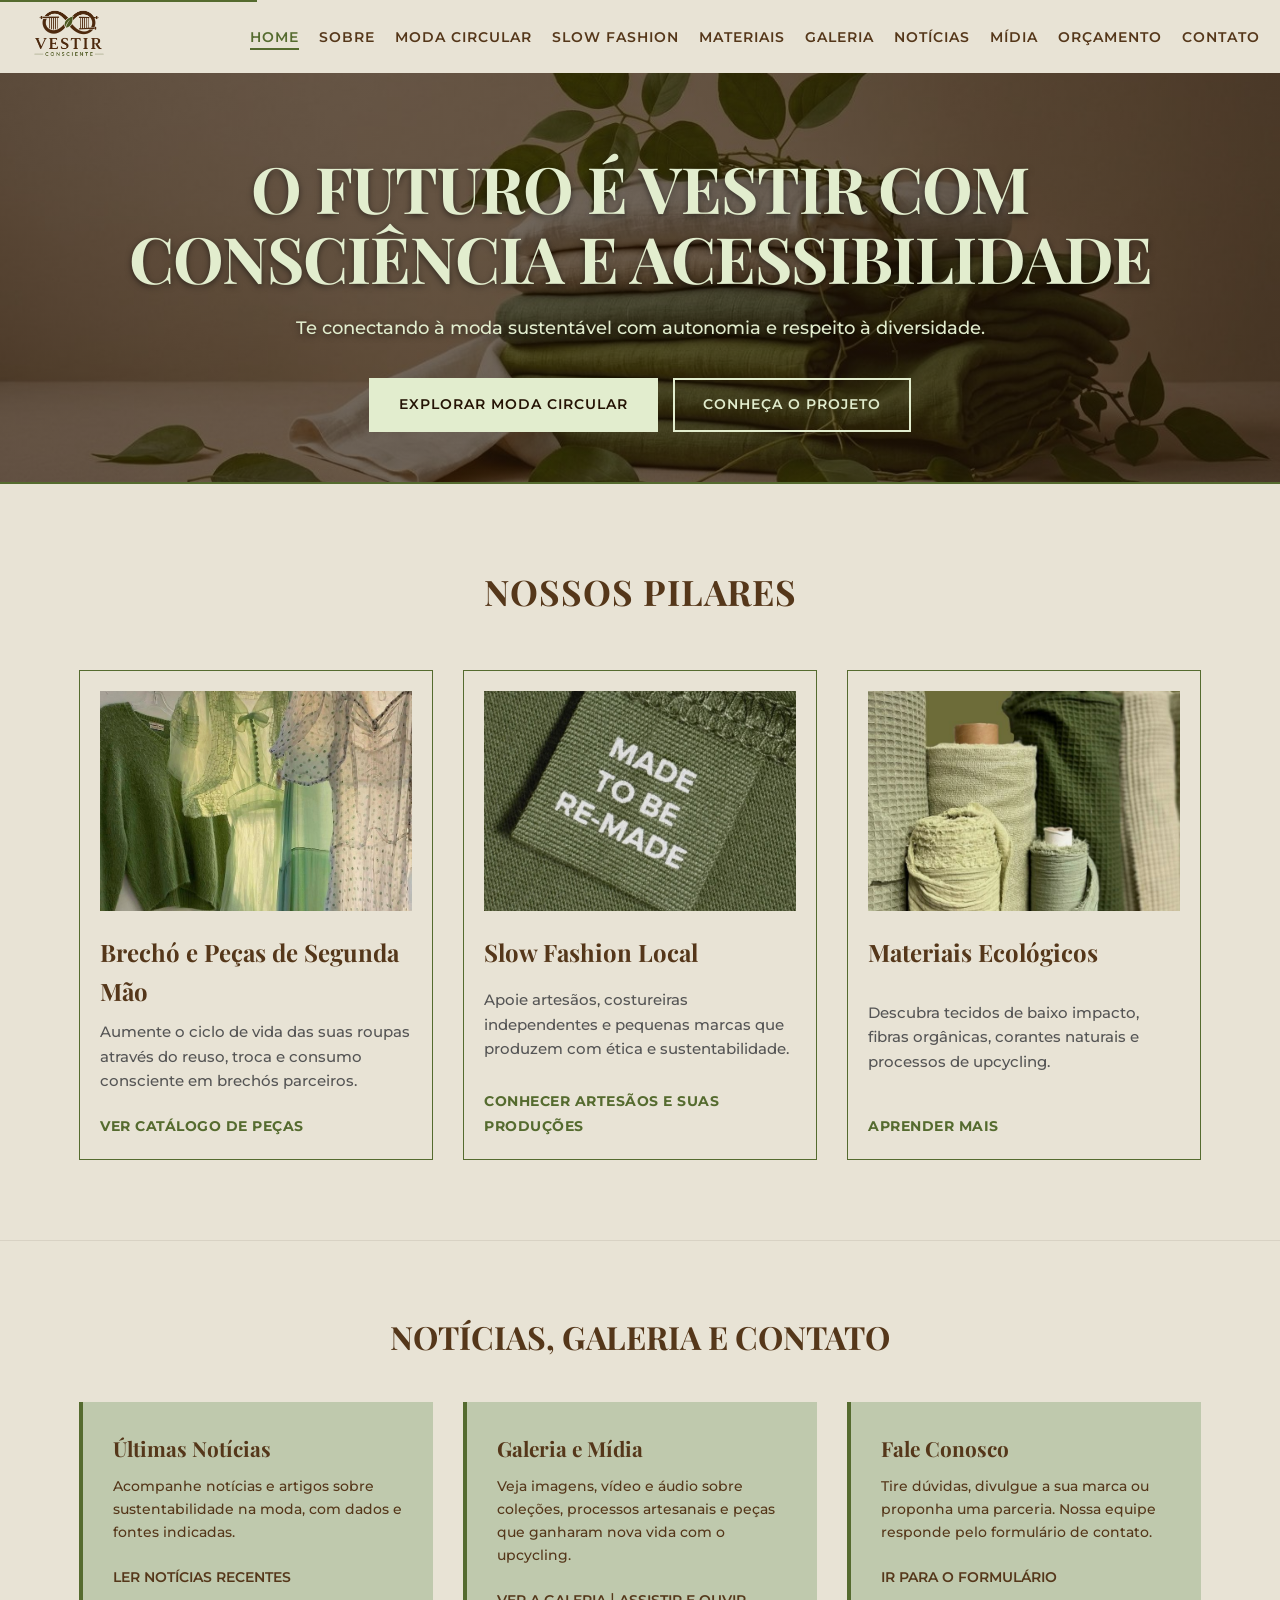
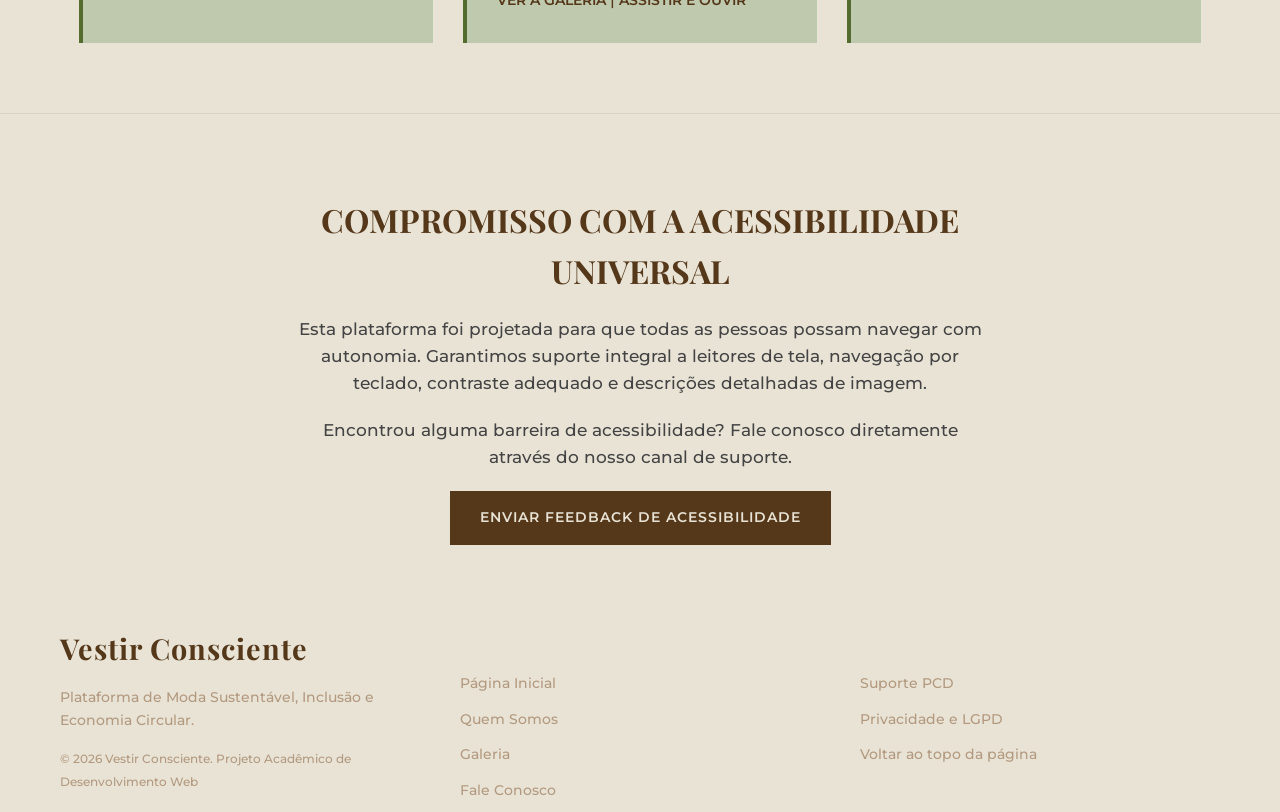
==== commit 8887cbef: "Correção dos códigos segundo apontamentos do W3C Add: Ananda Alves" ====
--- a/index.html
+++ b/index.html
@@ -1,161 +1,161 @@
-<!DOCTYPE html>
-<html lang="pt-BR">
-<head>
-    <meta charset="UTF-8">
-    <meta name="viewport" content="width=device-width, initial-scale=1.0">
-    <title>Vestir Consciente - Moda Sustentável e Inclusiva | Página Inicial</title>
-    <meta name="description" content="Vestir Consciente: plataforma de moda sustentável, inclusão e economia circular. Conheça brechós, artesãos locais, materiais ecológicos e upcycling, com acessibilidade para todas as pessoas.">
-    <!--Fontes (Google Fonts)-->
-    <link rel="preconnect" href="https://fonts.googleapis.com">
-    <link rel="preconnect" href="https://fonts.gstatic.com" crossorigin>
-    <link href="https://fonts.googleapis.com/css2?family=Montserrat:wght@500;600;700&amp;family=Playfair+Display:wght@400;700&amp;display=swap" rel="stylesheet">
-    <!--CSS Externo-->
-    <link rel="stylesheet" href="css/style.css">
-</head>
-<body id="top">
-    <!--Link de atalho para leitores de tela e navegação por teclado-->
-    <a href="#main-content" class="skip-link">Ir para o conteúdo principal</a>
-    <!--Cabeçalho-->
-    <header role="banner">
-        <div class="header-container">
-            <!--Logo-->
-            <a href="index.html" class="logo-link" aria-label="Vestir Consciente | Página Inicial">
-                <img src="images/logo-vestirconsciente.png" alt="Logo Vestir Consciente: Tear Afegão representando a moda circular com uma folha verde no centro" class="logo-img">
-            </a>
-            <!--Navegação Principal-->
-            <nav aria-label="Navegação Principal" id="main-nav">
-                <ul class="nav-list">
-                    <li><a href="index.html" aria-current="page" class="active">Home</a></li>
-                    <li><a href="sobre.html">Sobre</a></li>
-                    <li><a href="modacircular.html">Moda Circular</a></li>
-                    <li><a href="slowfashion.html">Slow Fashion</a></li>
-                    <li><a href="materiais.html">Materiais</a></li>
-                    <li><a href="galeria.html">Galeria</a></li>
-                    <li><a href="noticias.html">Notícias</a></li>
-                    <li><a href="midia.html">Mídia</a></li>
-                    <li><a href="orcamento_hospedagem.html">Orçamento</a></li>
-                    <li><a href="contato.html">Contato</a></li>
-                </ul>
-            </nav>
-        </div>
-    </header>
-    <!--Conteúdo Principal-->
-    <main id="main-content" tabindex="-1">
-        <!--Campo do Banner-->
-        <section class="hero-section hero-section--imagem" aria-labelledby="hero-title">
-            <div class="container">
-                <h1 id="hero-title">O futuro é vestir com consciência e acessibilidade</h1>
-                <p class="hero-text">
-                    Te conectando à moda sustentável com autonomia e respeito à diversidade.
-                </p>
-                <div class="hero-buttons">
-                    <a href="modacircular.html" class="btn btn-primary">Explorar Moda Circular</a>
-                    <a href="sobre.html" class="btn btn-secondary">Conheça o Projeto</a>
-                </div>
-            </div>
-        </section>
-        <!--Campo dos Três Pilares-->
-        <section class="pilares-section" aria-labelledby="pilares-title">
-            <div class="container">
-                <h2 id="pilares-title">Nossos Pilares</h2>
-                <div class="cards-grid">
-                    <!--Card 1 (Moda Circular)-->
-                    <article class="card">
-                        <header>
-                            <img src="images/modacircular.jpg" alt="Peças de segunda mão em tons de verde penduradas lado a lado: um suéter felpudo, uma blusa leve com babados e botões e um vestido de bolinhas" class="card-img">
-                            <h3>Brechó e Peças de Segunda Mão</h3>
-                        </header>
-                        <p>Aumente o ciclo de vida das suas roupas através do reuso, troca e consumo consciente em brechós parceiros.</p>
-                        <footer>
-                            <a href="modacircular.html" class="card-link" aria-label="Ver catálogo de peças: Moda Circular e Brechó">Ver catálogo de peças</a>
-                        </footer>
-                    </article>
-                    <!--Card 2 (Slow Fashion)-->
-                    <article class="card">
-                        <header>
-                            <img src="images/slowfashion.jpg" alt="Etiqueta costurada em uma peça verde-oliva com a frase em inglês Made to be re-made, que significa feito para ser refeito" class="card-img">
-                            <h3>Slow Fashion Local</h3>
-                        </header>
-                        <p>Apoie artesãos, costureiras independentes e pequenas marcas que produzem com ética e sustentabilidade.</p>
-                        <footer>
-                            <a href="slowfashion.html" class="card-link" aria-label="Conhecer artesãos e suas produções: Slow Fashion e Produção Local">Conhecer artesãos e suas produções</a>
-                        </footer>
-                    </article>
-                    <!--Card 3 (Materiais Ecológicos)-->
-                    <article class="card">
-                        <header>
-                            <img src="images/materiais-ecologicos.jpg" alt="Rolos de tecido em tons de verde e bege, com texturas de waffle e gaze, enfileirados diante de um fundo verde-oliva" class="card-img">
-                            <h3>Materiais Ecológicos</h3>
-                        </header>
-                        <p>Descubra tecidos de baixo impacto, fibras orgânicas, corantes naturais e processos de upcycling.</p>
-                        <footer>
-                            <a href="materiais.html" class="card-link" aria-label="Aprender mais: Materiais Ecológicos e Upcycling">Aprender mais</a>
-                        </footer>
-                    </article>
-                </div>
-            </div>
-        </section>
-        <!--Campo de Notícias, Galeria e Contato-->
-        <section class="highlights-section" aria-labelledby="highlights-title">
-            <div class="container">
-                <h2 id="highlights-title">Notícias, Galeria e Contato</h2>
-                <div class="highlights-grid">
-                    <article class="highlight-item">
-                        <h3>Últimas Notícias</h3>
-                        <p>Acompanhe notícias e artigos sobre sustentabilidade na moda, com dados e fontes indicadas.</p>
-                        <a href="noticias.html" class="link-action">Ler notícias recentes</a>
-                    </article>
-                    <article class="highlight-item">
-                        <h3>Galeria e Mídia</h3>
-                        <p>Veja imagens, vídeo e áudio sobre coleções, processos artesanais e peças que ganharam nova vida com o upcycling.</p>
-                        <a href="galeria.html" class="link-action">Ver a galeria</a>
-                        <span aria-hidden="true">|</span>
-                        <a href="midia.html" class="link-action">Assistir e ouvir</a>
-                    </article>
-                    <article class="highlight-item">
-                        <h3>Fale Conosco</h3>
-                        <p>Tire dúvidas, divulgue a sua marca ou proponha uma parceria. Nossa equipe responde pelo formulário de contato.</p>
-                        <a href="contato.html" class="link-action">Ir para o formulário</a>
-                    </article>
-                </div>
-            </div>
-        </section>
-        <!--Campo do Compromisso (Acessibilidade)-->
-        <section class="accessibility-commitment" aria-labelledby="access-title">
-            <div class="container">
-                <h2 id="access-title">Compromisso com a Acessibilidade Universal</h2>
-                <p>Esta plataforma foi projetada para que todas as pessoas possam navegar com autonomia. Garantimos suporte integral a leitores de tela, navegação por teclado, contraste adequado e descrições detalhadas de imagem.</p>
-                <p>Encontrou alguma barreira de acessibilidade? Fale conosco diretamente através do nosso canal de suporte.</p>
-                <a href="contato.html#acessibilidade" class="btn btn-primary">Enviar feedback de acessibilidade</a>
-            </div>
-        </section>
-    </main>
-    <!--Rodapé-->
-    <footer role="contentinfo">
-        <div class="footer-container">
-            <div class="footer-col">
-                <h2 class="footer-brand">Vestir Consciente</h2>
-                <p>Plataforma de Moda Sustentável, Inclusão e Economia Circular.</p>
-                <p><small>&copy; 2026 Vestir Consciente. Projeto Acadêmico de Desenvolvimento Web</small></p>
-            </div>
-            <div class="footer-col">
-                <h3>Acesso Rápido</h3>
-                <ul>
-                    <li><a href="index.html">Página Inicial</a></li>
-                    <li><a href="sobre.html">Quem Somos</a></li>
-                    <li><a href="galeria.html">Galeria</a></li>
-                    <li><a href="contato.html">Fale Conosco</a></li>
-                </ul>
-            </div>
-            <div class="footer-col">
-                <h3>Acessibilidade e Políticas</h3>
-                <ul>
-                    <li><a href="contato.html#acessibilidade">Suporte PCD</a></li>
-                    <li><a href="contato.html#privacidade">Privacidade e LGPD</a></li>
-                    <li><a href="#top">Voltar ao topo da página</a></li>
-                </ul>
-            </div>
-        </div>
-    </footer>
-</body>
-</html>+<!DOCTYPE html>
+<html lang="pt-BR">
+<head>
+    <meta charset="UTF-8">
+    <meta name="viewport" content="width=device-width, initial-scale=1.0">
+    <title>Vestir Consciente - Moda Sustentável e Inclusiva | Página Inicial</title>
+    <meta name="description" content="Vestir Consciente: plataforma de moda sustentável, inclusão e economia circular. Conheça brechós, artesãos locais, materiais ecológicos e upcycling, com acessibilidade para todas as pessoas.">
+    <!--Fontes (Google Fonts)-->
+    <link rel="preconnect" href="https://fonts.googleapis.com">
+    <link rel="preconnect" href="https://fonts.gstatic.com" crossorigin>
+    <link href="https://fonts.googleapis.com/css2?family=Montserrat:wght@500;600;700&amp;family=Playfair+Display:wght@400;700&amp;display=swap" rel="stylesheet">
+    <!--CSS Externo-->
+    <link rel="stylesheet" href="css/style.css">
+</head>
+<body id="top">
+    <!--Link de atalho para leitores de tela e navegação por teclado-->
+    <a href="#main-content" class="skip-link">Ir para o conteúdo principal</a>
+    <!--Cabeçalho-->
+    <header>
+        <div class="header-container">
+            <!--Logo-->
+            <a href="index.html" class="logo-link" aria-label="Vestir Consciente | Página Inicial">
+                <img src="images/logo-vestirconsciente.png" alt="Logo Vestir Consciente: Tear Afegão representando a moda circular com uma folha verde no centro" class="logo-img">
+            </a>
+            <!--Navegação Principal-->
+            <nav aria-label="Navegação Principal" id="main-nav">
+                <ul class="nav-list">
+                    <li><a href="index.html" aria-current="page" class="active">Home</a></li>
+                    <li><a href="sobre.html">Sobre</a></li>
+                    <li><a href="modacircular.html">Moda Circular</a></li>
+                    <li><a href="slowfashion.html">Slow Fashion</a></li>
+                    <li><a href="materiais.html">Materiais</a></li>
+                    <li><a href="galeria.html">Galeria</a></li>
+                    <li><a href="noticias.html">Notícias</a></li>
+                    <li><a href="midia.html">Mídia</a></li>
+                    <li><a href="orcamento_hospedagem.html">Orçamento</a></li>
+                    <li><a href="contato.html">Contato</a></li>
+                </ul>
+            </nav>
+        </div>
+    </header>
+    <!--Conteúdo Principal-->
+    <main id="main-content" tabindex="-1">
+        <!--Campo do Banner-->
+        <section class="hero-section hero-section--imagem" aria-labelledby="hero-title">
+            <div class="container">
+                <h1 id="hero-title">O futuro é vestir com consciência e acessibilidade</h1>
+                <p class="hero-text">
+                    Te conectando à moda sustentável com autonomia e respeito à diversidade.
+                </p>
+                <div class="hero-buttons">
+                    <a href="modacircular.html" class="btn btn-primary">Explorar Moda Circular</a>
+                    <a href="sobre.html" class="btn btn-secondary">Conheça o Projeto</a>
+                </div>
+            </div>
+        </section>
+        <!--Campo dos Três Pilares-->
+        <section class="pilares-section" aria-labelledby="pilares-title">
+            <div class="container">
+                <h2 id="pilares-title">Nossos Pilares</h2>
+                <div class="cards-grid">
+                    <!--Card 1 (Moda Circular)-->
+                    <article class="card">
+                        <header>
+                            <img src="images/modacircular.jpg" alt="Peças de segunda mão em tons de verde penduradas lado a lado: um suéter felpudo, uma blusa leve com babados e botões e um vestido de bolinhas" class="card-img">
+                            <h3>Brechó e Peças de Segunda Mão</h3>
+                        </header>
+                        <p>Aumente o ciclo de vida das suas roupas através do reuso, troca e consumo consciente em brechós parceiros.</p>
+                        <footer>
+                            <a href="modacircular.html" class="card-link" aria-label="Ver catálogo de peças: Moda Circular e Brechó">Ver catálogo de peças</a>
+                        </footer>
+                    </article>
+                    <!--Card 2 (Slow Fashion)-->
+                    <article class="card">
+                        <header>
+                            <img src="images/slowfashion.jpg" alt="Etiqueta costurada em uma peça verde-oliva com a frase em inglês Made to be re-made, que significa feito para ser refeito" class="card-img">
+                            <h3>Slow Fashion Local</h3>
+                        </header>
+                        <p>Apoie artesãos, costureiras independentes e pequenas marcas que produzem com ética e sustentabilidade.</p>
+                        <footer>
+                            <a href="slowfashion.html" class="card-link" aria-label="Conhecer artesãos e suas produções: Slow Fashion e Produção Local">Conhecer artesãos e suas produções</a>
+                        </footer>
+                    </article>
+                    <!--Card 3 (Materiais Ecológicos)-->
+                    <article class="card">
+                        <header>
+                            <img src="images/materiais-ecologicos.jpg" alt="Rolos de tecido em tons de verde e bege, com texturas de waffle e gaze, enfileirados diante de um fundo verde-oliva" class="card-img">
+                            <h3>Materiais Ecológicos</h3>
+                        </header>
+                        <p>Descubra tecidos de baixo impacto, fibras orgânicas, corantes naturais e processos de upcycling.</p>
+                        <footer>
+                            <a href="materiais.html" class="card-link" aria-label="Aprender mais: Materiais Ecológicos e Upcycling">Aprender mais</a>
+                        </footer>
+                    </article>
+                </div>
+            </div>
+        </section>
+        <!--Campo de Notícias, Galeria e Contato-->
+        <section class="highlights-section" aria-labelledby="highlights-title">
+            <div class="container">
+                <h2 id="highlights-title">Notícias, Galeria e Contato</h2>
+                <div class="highlights-grid">
+                    <article class="highlight-item">
+                        <h3>Últimas Notícias</h3>
+                        <p>Acompanhe notícias e artigos sobre sustentabilidade na moda, com dados e fontes indicadas.</p>
+                        <a href="noticias.html" class="link-action">Ler notícias recentes</a>
+                    </article>
+                    <article class="highlight-item">
+                        <h3>Galeria e Mídia</h3>
+                        <p>Veja imagens, vídeo e áudio sobre coleções, processos artesanais e peças que ganharam nova vida com o upcycling.</p>
+                        <a href="galeria.html" class="link-action">Ver a galeria</a>
+                        <span aria-hidden="true">|</span>
+                        <a href="midia.html" class="link-action">Assistir e ouvir</a>
+                    </article>
+                    <article class="highlight-item">
+                        <h3>Fale Conosco</h3>
+                        <p>Tire dúvidas, divulgue a sua marca ou proponha uma parceria. Nossa equipe responde pelo formulário de contato.</p>
+                        <a href="contato.html" class="link-action">Ir para o formulário</a>
+                    </article>
+                </div>
+            </div>
+        </section>
+        <!--Campo do Compromisso (Acessibilidade)-->
+        <section class="accessibility-commitment" aria-labelledby="access-title">
+            <div class="container">
+                <h2 id="access-title">Compromisso com a Acessibilidade Universal</h2>
+                <p>Esta plataforma foi projetada para que todas as pessoas possam navegar com autonomia. Garantimos suporte integral a leitores de tela, navegação por teclado, contraste adequado e descrições detalhadas de imagem.</p>
+                <p>Encontrou alguma barreira de acessibilidade? Fale conosco diretamente através do nosso canal de suporte.</p>
+                <a href="contato.html#acessibilidade" class="btn btn-primary">Enviar feedback de acessibilidade</a>
+            </div>
+        </section>
+    </main>
+    <!--Rodapé-->
+    <footer>
+        <div class="footer-container">
+            <div class="footer-col">
+                <h2 class="footer-brand">Vestir Consciente</h2>
+                <p>Plataforma de Moda Sustentável, Inclusão e Economia Circular.</p>
+                <p><small>&copy; 2026 Vestir Consciente. Projeto Acadêmico de Desenvolvimento Web</small></p>
+            </div>
+            <div class="footer-col">
+                <h3>Acesso Rápido</h3>
+                <ul>
+                    <li><a href="index.html">Página Inicial</a></li>
+                    <li><a href="sobre.html">Quem Somos</a></li>
+                    <li><a href="galeria.html">Galeria</a></li>
+                    <li><a href="contato.html">Fale Conosco</a></li>
+                </ul>
+            </div>
+            <div class="footer-col">
+                <h3>Acessibilidade e Políticas</h3>
+                <ul>
+                    <li><a href="contato.html#acessibilidade">Suporte PCD</a></li>
+                    <li><a href="contato.html#privacidade">Privacidade e LGPD</a></li>
+                    <li><a href="#top">Voltar ao topo da página</a></li>
+                </ul>
+            </div>
+        </div>
+    </footer>
+</body>
+</html>
--- a/css/style.css
+++ b/css/style.css
@@ -1170,8 +1170,583 @@
     color: var(--accent-color2);
 }
 
-/* 14) Responsividade das páginas internas (único @media de celular do arquivo) */
+/* 14) Página Galeria */
+/* 14.1) Fundo da abertura: coloque a foto em images/hero-galeria.jpg
+   (enquanto o arquivo não existir, a abertura aparece em marrom escuro) */
+.page-hero--galeria {
+    background-image: linear-gradient(rgba(42, 41, 41, 0.5), rgba(42, 41, 41, 0.5)), url("../images/hero-galeria.jpg");
+}
+
+/* 14.2) Âncoras: compensam o cabeçalho fixo ao navegar pelos links internos */
+#colecoes,
+#ferramentas,
+#processos {
+    scroll-margin-top: 160px;
+}
+
+/* 14.3) Grade e cartões da galeria */
+.galeria-grid {
+    display: grid;
+    grid-template-columns: repeat(auto-fill, minmax(260px, 1fr));
+    gap: 25px;
+    align-items: start;
+}
+
+.galeria-item {
+    display: flex;
+    flex-direction: column;
+    gap: 12px;
+    padding: 16px;
+    background-color: var(--bg-color);
+    border: 1px solid var(--primary-dark);
+}
+
+.galeria-item img {
+    display: block;
+    width: 100%;
+    height: auto;
+    aspect-ratio: 1 / 1;
+    object-fit: cover;
+}
+
+.galeria-item--retrato img {
+    aspect-ratio: 3 / 4;
+}
+
+.galeria-item--alto img {
+    aspect-ratio: 2 / 3;
+}
+
+/* Imagens que aparecem inteiras, sem corte (seção de processos) */
+.galeria-item--natural img {
+    aspect-ratio: auto;
+    object-fit: contain;
+}
+
+.galeria-item--larga {
+    grid-column: 1 / -1;
+}
+
+.galeria-item--larga img {
+    aspect-ratio: 3 / 1;
+}
+
+.galeria-item figcaption {
+    display: flex;
+    flex-direction: column;
+    gap: 8px;
+    font-size: 0.9rem;
+}
+
+.galeria-titulo {
+    font-family: var(--font-serif);
+    font-size: 1.15rem;
+}
+
+.galeria-tema {
+    align-self: flex-start;
+    padding: 3px 10px;
+    font-size: 0.75rem;
+    font-weight: 700;
+    letter-spacing: 1px;
+    text-transform: uppercase;
+    background-color: var(--accent-color2);
+    border: 1px solid var(--primary-dark);
+    color: var(--text-color);
+}
+
+/* 14.4) Descrição detalhada (abre e fecha sem JavaScript) */
+.descricao summary {
+    cursor: pointer;
+    font-weight: 700;
+    color: var(--primary-dark);
+}
+
+.descricao summary:focus-visible {
+    outline: 3px solid var(--primary-dark);
+    outline-offset: 3px;
+}
+
+.descricao p {
+    margin-top: 8px;
+}
+
+/* Texto lido só por leitores de tela (completa o nome do botão de cada imagem) */
+.so-leitor {
+    position: absolute;
+    width: 1px;
+    height: 1px;
+    overflow: hidden;
+    clip: rect(0 0 0 0);
+    white-space: nowrap;
+}
+
+.credito {
+    font-size: 0.8rem;
+    font-style: italic;
+}
+
+/* 14.5) Filtro por tema (funciona só com CSS, sem JavaScript) */
+main:has(#gal-circular:checked) .colecao:not(.tema-circular),
+main:has(#gal-slow:checked) .colecao:not(.tema-slow),
+main:has(#gal-materiais:checked) .colecao:not(.tema-materiais) {
+    display: none;
+}
+
+/* 14b) Página Notícias */
+/* Fundo da abertura: coloque a foto em images/hero-noticias.jpg
+   (enquanto o arquivo não existir, a abertura aparece em marrom escuro) */
+.page-hero--noticias {
+    background-image: linear-gradient(rgba(36, 19, 4, 0.55), rgba(36, 19, 4, 0.55)), url("../images/hero-noticias.jpg");
+    background-position: center 40%;
+}
+
+/* Fundo de "Mais Notícias": foto em images/fundo-noticias.jpg com camada escura,
+   parada atrás do conteúdo enquanto a página rola. */
+#recentes {
+    background-color: #241304;
+    background-image: linear-gradient(rgba(36, 19, 4, 0.6), rgba(36, 19, 4, 0.6)), url("../images/fundo-noticias.jpg");
+    background-size: cover;
+    background-position: center;
+    background-attachment: fixed;
+}
+
+#recentes h2,
+#recentes .section-intro {
+    color: var(--accent-color2);
+}
+
+#destaques,
+#recentes,
+#artigos,
+#numeros {
+    scroll-margin-top: 160px;
+}
+
+.noticias-grid {
+    display: grid;
+    grid-template-columns: repeat(auto-fit, minmax(280px, 1fr));
+    gap: 24px;
+    margin-top: 24px;
+}
+
+.noticia {
+    background-color: #fff;
+    border: 1px solid var(--accent-color3);
+    border-radius: 8px;
+    padding: 22px;
+    display: flex;
+    flex-direction: column;
+    gap: 12px;
+}
+
+.noticia--destaque {
+    border-top: 5px solid var(--primary-dark);
+}
+
+.noticia h3 {
+    margin: 0;
+    font-size: 1.15rem;
+    line-height: 1.35;
+}
+
+.noticia p {
+    margin: 0;
+}
+
+.noticia-meta {
+    display: flex;
+    flex-wrap: wrap;
+    align-items: center;
+    gap: 8px 12px;
+    font-size: 0.9rem;
+    margin-bottom: 8px;
+}
+
+.noticia-tag {
+    background-color: var(--primary-dark);
+    color: #fff;
+    border-radius: 4px;
+    padding: 2px 10px;
+    font-weight: 600;
+    font-size: 0.85rem;
+}
+
+.noticia footer {
+    margin-top: auto;
+}
+
+.artigos-lista {
+    display: grid;
+    gap: 24px;
+    margin-top: 24px;
+    max-width: 860px;
+}
+
+.artigo p + p {
+    margin-top: 4px;
+}
+
+.tabela-dados td:nth-child(3) {
+    white-space: nowrap;
+}
+
+/* 14c) Página Mídia */
+/* Fundo da abertura: coloque a foto em images/hero-midia.jpg
+   (enquanto o arquivo não existir, a abertura aparece em marrom escuro) */
+.page-hero--midia {
+    background-image: linear-gradient(rgba(36, 19, 4, 0.6), rgba(36, 19, 4, 0.6)), url("../images/hero-midia.jpg");
+}
+
+#video,
+#audio,
+#costura,
+#mapa {
+    scroll-margin-top: 160px;
+}
+
+.midia-figura {
+    max-width: 960px;
+    margin: 24px auto 0 auto;
+}
+
+.midia-figura video {
+    display: block;
+    width: 100%;
+    height: auto;
+    aspect-ratio: 16 / 9;
+    background-color: #241304;
+    border-radius: 8px;
+}
+
+.midia-figura audio {
+    display: block;
+    width: 100%;
+}
+
+.midia-figura--audio {
+    max-width: 640px;
+}
+
+.midia-figura figcaption {
+    margin-top: 12px;
+    font-size: 0.9rem;
+}
+
+.midia-figura figcaption a {
+    color: var(--primary-dark);
+    text-decoration: underline;
+    overflow-wrap: anywhere;
+}
+
+.mapa-moldura {
+    position: relative;
+    width: 100%;
+    aspect-ratio: 16 / 9;
+    border: 2px solid var(--primary-dark);
+    border-radius: 8px;
+    overflow: hidden;
+    background-color: var(--accent-color3);
+}
+
+.mapa-moldura iframe {
+    position: absolute;
+    top: 0;
+    left: 0;
+    width: 100%;
+    height: 100%;
+    border: 0;
+}
+
+.midia-nota {
+    text-align: center;
+    font-size: 0.9rem;
+    font-style: italic;
+    margin: 20px 0 0 0;
+}
+
+#video .descricao,
+#costura .descricao,
+#audio .descricao {
+    max-width: 960px;
+    margin: 16px auto 0 auto;
+}
+
+/* 14d) Página Orçamento */
+.page-hero--orcamento {
+    background-color: #241304;
+    background-image: linear-gradient(rgba(36, 19, 4, 0.6), rgba(36, 19, 4, 0.6)), url("../images/hero-orcamento.jpg");
+    background-position: center;
+}
+
+#resumo,
+#hospedagem,
+#dominio,
+#custos,
+#justificativa,
+#fontes {
+    scroll-margin-top: 160px;
+}
+
+.tabela-orcamento {
+    min-width: 760px;
+}
+
+.tabela-orcamento td:nth-child(3) {
+    white-space: normal;
+}
+
+#fontes .inclusion-list a {
+    overflow-wrap: anywhere;
+}
+
+/* 14e) Página Contato */
+.page-hero--contato {
+    background-color: #241304;
+    background-image: linear-gradient(rgba(36, 19, 4, 0.6), rgba(36, 19, 4, 0.6)), url("../images/hero-contato.jpg");
+    background-position: center;
+}
+
+#formulario,
+#autoria,
+#acessibilidade,
+#privacidade,
+#mensagem-enviada {
+    scroll-margin-top: 160px;
+}
+
+.contato-grade {
+    display: grid;
+    grid-template-columns: minmax(0, 2fr) minmax(0, 1fr);
+    gap: 40px;
+    align-items: start;
+}
+
+.contato-form {
+    display: flex;
+    flex-direction: column;
+    gap: 22px;
+    padding: 30px;
+    background-color: #fff;
+    border: 1px solid var(--accent-color3);
+    border-top: 5px solid var(--primary-dark);
+    border-radius: 8px;
+}
+
+.campo {
+    display: flex;
+    flex-direction: column;
+    gap: 6px;
+    min-width: 0;
+}
+
+.campos-duplos {
+    display: grid;
+    grid-template-columns: repeat(2, minmax(0, 1fr));
+    gap: 22px;
+}
+
+.contato-form label,
+.contato-form legend {
+    font-size: 0.9rem;
+    font-weight: 700;
+    color: var(--text-color);
+}
+
+.contato-form legend {
+    padding: 0;
+    margin-bottom: 8px;
+}
+
+.contato-form input[type="text"],
+.contato-form input[type="email"],
+.contato-form input[type="tel"],
+.contato-form input[type="number"],
+.contato-form input[type="date"],
+.contato-form select,
+.contato-form textarea {
+    width: 100%;
+    min-height: 46px;
+    padding: 10px 12px;
+    font: inherit;
+    color: var(--text-color);
+    background-color: #fff;
+    border: 2px solid var(--text-color);
+    border-radius: 4px;
+}
+
+.contato-form textarea {
+    resize: vertical;
+}
+
+.contato-form input:focus-visible,
+.contato-form select:focus-visible,
+.contato-form textarea:focus-visible {
+    outline: 3px solid var(--primary-dark);
+    outline-offset: 2px;
+    background-color: var(--accent-color2);
+}
+
+.contato-form input:user-invalid,
+.contato-form select:user-invalid,
+.contato-form textarea:user-invalid {
+    border-color: #8b1a1a;
+    border-width: 3px;
+}
+
+.dica {
+    font-size: 0.85rem;
+    color: var(--text-color);
+}
+
+.contato-form input:user-invalid ~ .dica,
+.contato-form select:user-invalid ~ .dica,
+.contato-form textarea:user-invalid ~ .dica,
+.campo-opcoes:has(input:user-invalid) .dica {
+    color: #8b1a1a;
+    font-weight: 700;
+}
+
+.contato-form input:user-invalid ~ .dica::before,
+.contato-form select:user-invalid ~ .dica::before,
+.contato-form textarea:user-invalid ~ .dica::before,
+.campo-opcoes:has(input:user-invalid) .dica::before {
+    content: "Atenção: ";
+}
+
+.campo-opcoes {
+    display: flex;
+    flex-direction: column;
+    gap: 6px;
+    min-width: 0;
+    margin: 0;
+    padding: 0;
+    border: none;
+}
+
+.opcao {
+    display: flex;
+    align-items: flex-start;
+    gap: 12px;
+    font-weight: 400;
+    cursor: pointer;
+}
+
+.contato-form .opcao {
+    font-weight: 400;
+}
+
+.opcao input {
+    flex-shrink: 0;
+    width: 22px;
+    height: 22px;
+    margin-top: 2px;
+    accent-color: var(--primary-dark);
+}
+
+.opcao input:focus-visible {
+    outline: 3px solid var(--primary-dark);
+    outline-offset: 3px;
+}
+
+.contato-form a {
+    color: var(--primary-dark);
+    font-weight: 700;
+}
+
+.form-acoes {
+    display: flex;
+    flex-wrap: wrap;
+    gap: 14px;
+}
+
+button.btn {
+    font-family: inherit;
+    cursor: pointer;
+}
+
+.confirmacao {
+    display: none;
+    max-width: 760px;
+    margin: 0 auto 30px auto;
+    padding: 24px 30px;
+    text-align: center;
+    color: var(--bg-color);
+    background-color: var(--primary-dark);
+    border-radius: 8px;
+}
+
+.confirmacao:target {
+    display: block;
+}
+
+.confirmacao h3 {
+    font-family: var(--font-serif);
+    font-size: 1.4rem;
+    margin-bottom: 10px;
+}
+
+.confirmacao p {
+    margin-bottom: 16px;
+}
+
+.confirmacao a:not(.btn) {
+    color: var(--bg-color);
+}
+
+.confirmacao .btn-secondary {
+    color: var(--bg-color);
+    border-color: var(--bg-color);
+}
+
+.confirmacao .btn-secondary:hover,
+.confirmacao .btn-secondary:focus {
+    background-color: var(--bg-color);
+    color: var(--primary-dark);
+}
+
+.contato-lateral .info-card p {
+    margin-bottom: 10px;
+    overflow-wrap: anywhere;
+}
+
+.info-grid--unico {
+    grid-template-columns: minmax(0, 560px);
+    justify-content: center;
+}
+
+#privacidade .inclusion-list {
+    margin-top: 30px;
+}
+
+/* 15) Responsividade das páginas internas (único @media de celular do arquivo) */
 @media (max-width: 768px) {
+    /* Cabeçalho compacto: no celular ele rola junto com a página e ocupa menos espaço */
+    header[role="banner"] {
+        position: static;
+        padding: 10px 0;
+    }
+
+    .header-container {
+        gap: 8px;
+        padding: 0 10px;
+    }
+
+    .logo-img {
+        height: 44px;
+    }
+
+    #main-nav .nav-list {
+        gap: 4px 14px;
+    }
+
+    #main-nav a {
+        display: inline-block;
+        font-size: 0.72rem;
+        letter-spacing: 0.5px;
+        padding: 6px 0 2px 0;
+    }
+
     .page-hero,
     .page-hero--imagem {
         padding: 40px 0 30px 0;
@@ -1214,11 +1789,24 @@
         background-repeat: repeat-y;
     }
 
+    .mapa-moldura {
+        aspect-ratio: 4 / 3;
+    }
+
+    #recentes {
+        background-attachment: scroll;
+    }
+
     #pecas {
         background-attachment: scroll;
         background-size: 500px auto;
     }
 
+    /* Galeria */
+    .galeria-item--larga img {
+        aspect-ratio: 3 / 2;
+    }
+
     /* Materiais */
     .subtitulo-tabela {
         margin-top: 40px;
@@ -1230,6 +1818,19 @@
 
     .dado-numero {
         font-size: 2rem;
+    }
+
+    /* Contato */
+    .contato-grade {
+        grid-template-columns: 1fr;
+    }
+
+    .campos-duplos {
+        grid-template-columns: 1fr;
+    }
+
+    .contato-form {
+        padding: 20px;
     }
 }
 
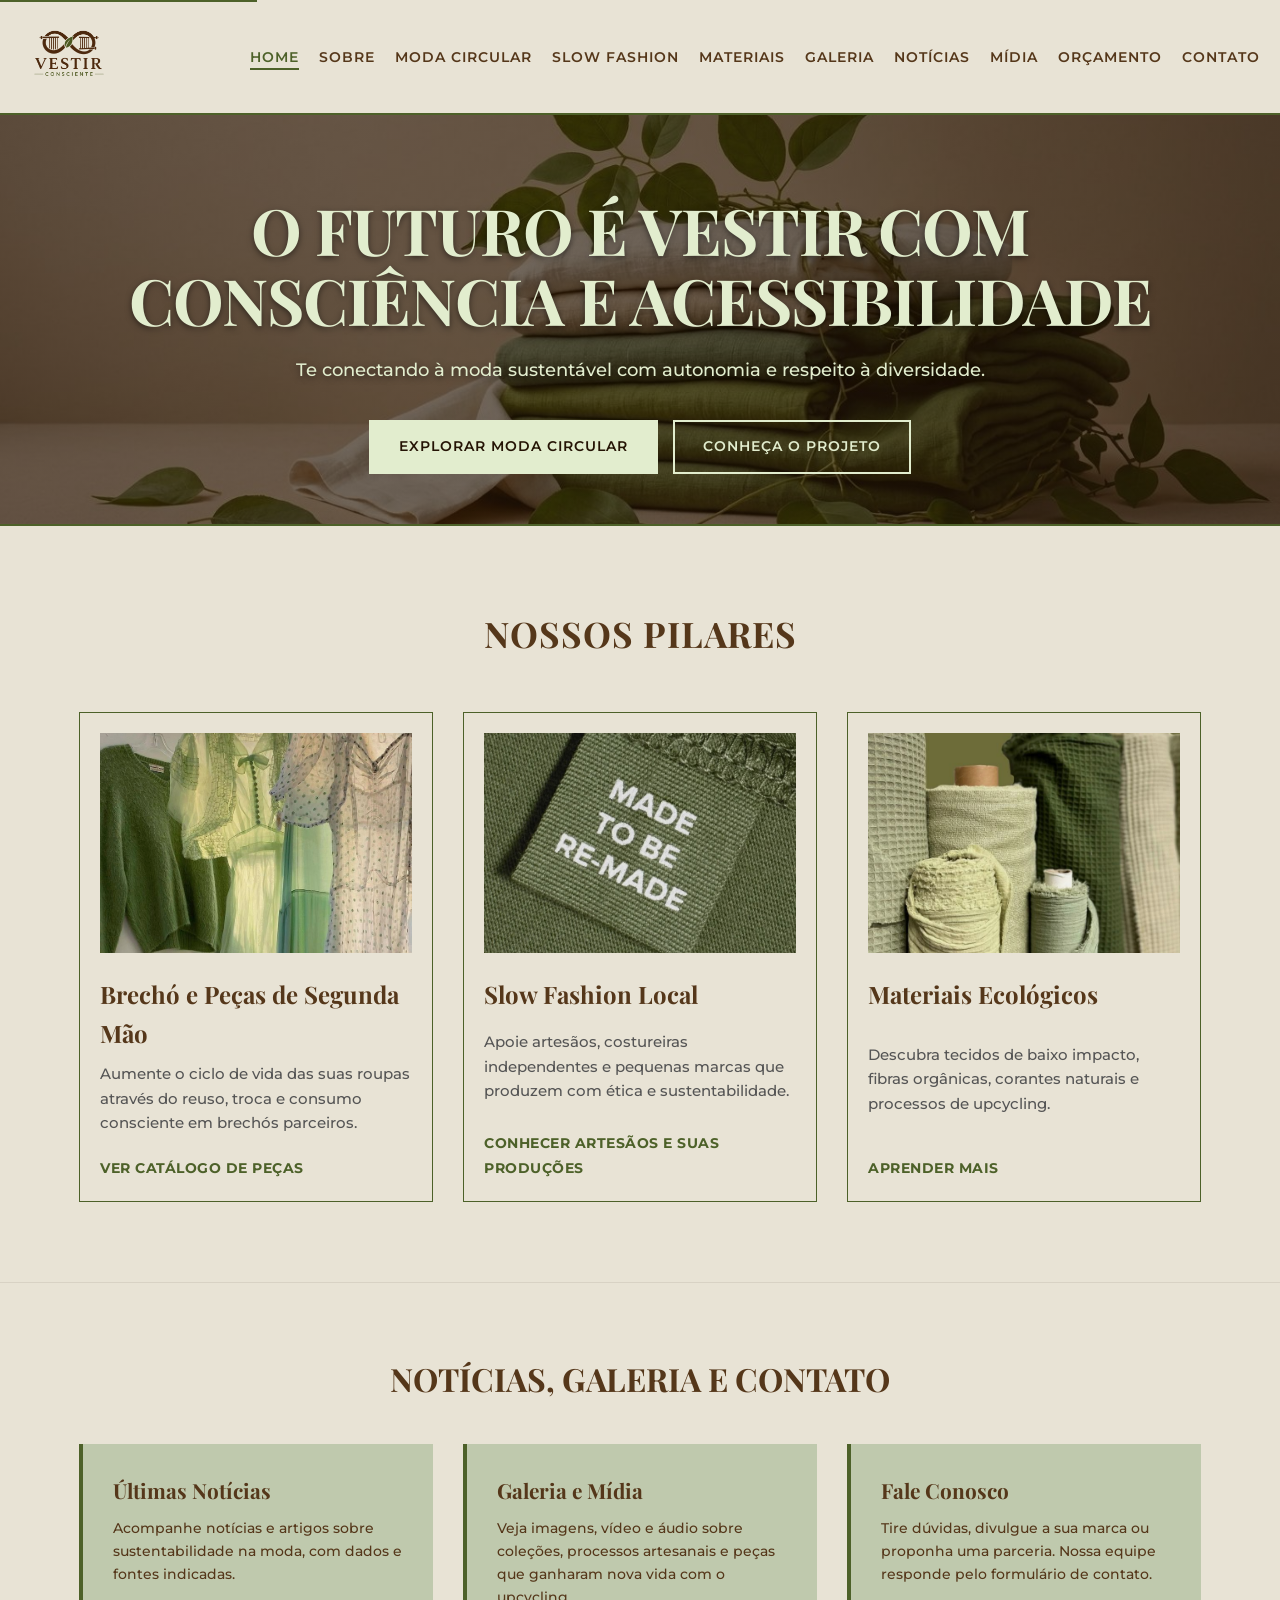
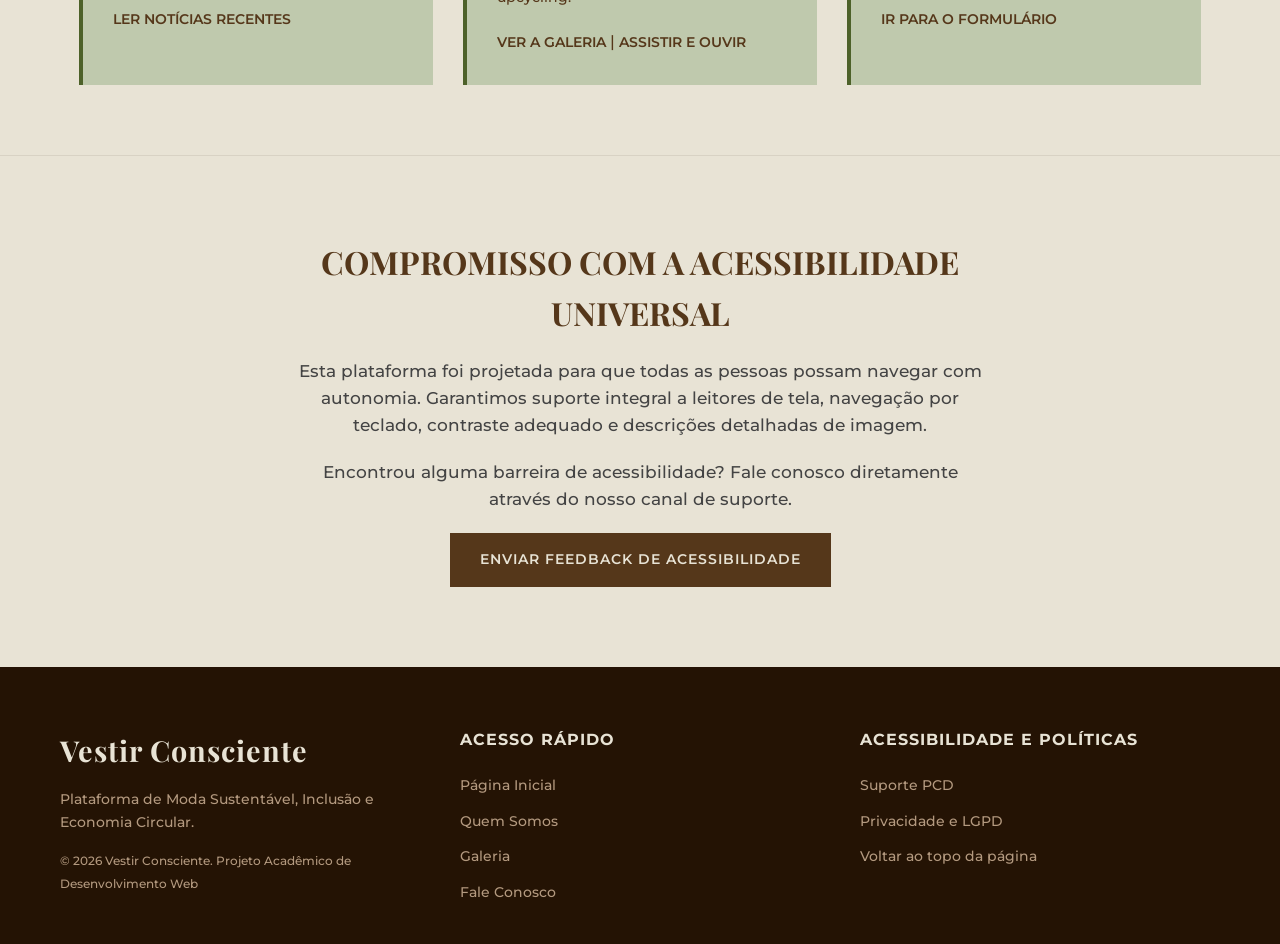
==== commit 3f99f234: "Atualização dos códigos para comportar o ícone (logo) na aba do site Add: Ananda Alves" ====
--- a/index.html
+++ b/index.html
@@ -3,6 +3,9 @@
 <head>
     <meta charset="UTF-8">
     <meta name="viewport" content="width=device-width, initial-scale=1.0">
+    <link rel="icon" href="favicon.ico" sizes="48x48">
+    <link rel="icon" type="image/png" sizes="32x32" href="images/favicon-32.png">
+    <link rel="apple-touch-icon" href="images/apple-touch-icon.png">
     <title>Vestir Consciente - Moda Sustentável e Inclusiva | Página Inicial</title>
     <meta name="description" content="Vestir Consciente: plataforma de moda sustentável, inclusão e economia circular. Conheça brechós, artesãos locais, materiais ecológicos e upcycling, com acessibilidade para todas as pessoas.">
     <!--Fontes (Google Fonts)-->
@@ -20,7 +23,7 @@
         <div class="header-container">
             <!--Logo-->
             <a href="index.html" class="logo-link" aria-label="Vestir Consciente | Página Inicial">
-                <img src="images/logo-vestirconsciente.png" alt="Logo Vestir Consciente: Tear Afegão representando a moda circular com uma folha verde no centro" class="logo-img">
+                <img width="360" height="240" src="images/logo-vestirconsciente.png" alt="Logo Vestir Consciente: Tear Afegão representando a moda circular com uma folha verde no centro" class="logo-img">
             </a>
             <!--Navegação Principal-->
             <nav aria-label="Navegação Principal" id="main-nav">
@@ -62,7 +65,7 @@
                     <!--Card 1 (Moda Circular)-->
                     <article class="card">
                         <header>
-                            <img src="images/modacircular.jpg" alt="Peças de segunda mão em tons de verde penduradas lado a lado: um suéter felpudo, uma blusa leve com babados e botões e um vestido de bolinhas" class="card-img">
+                            <img width="750" height="574" src="images/modacircular.jpg" alt="Peças de segunda mão em tons de verde penduradas lado a lado: um suéter felpudo, uma blusa leve com babados e botões e um vestido de bolinhas" class="card-img">
                             <h3>Brechó e Peças de Segunda Mão</h3>
                         </header>
                         <p>Aumente o ciclo de vida das suas roupas através do reuso, troca e consumo consciente em brechós parceiros.</p>
@@ -73,7 +76,7 @@
                     <!--Card 2 (Slow Fashion)-->
                     <article class="card">
                         <header>
-                            <img src="images/slowfashion.jpg" alt="Etiqueta costurada em uma peça verde-oliva com a frase em inglês Made to be re-made, que significa feito para ser refeito" class="card-img">
+                            <img width="800" height="1200" src="images/slowfashion.jpg" alt="Etiqueta costurada em uma peça verde-oliva com a frase em inglês Made to be re-made, que significa feito para ser refeito" class="card-img">
                             <h3>Slow Fashion Local</h3>
                         </header>
                         <p>Apoie artesãos, costureiras independentes e pequenas marcas que produzem com ética e sustentabilidade.</p>
@@ -84,7 +87,7 @@
                     <!--Card 3 (Materiais Ecológicos)-->
                     <article class="card">
                         <header>
-                            <img src="images/materiais-ecologicos.jpg" alt="Rolos de tecido em tons de verde e bege, com texturas de waffle e gaze, enfileirados diante de um fundo verde-oliva" class="card-img">
+                            <img width="736" height="920" src="images/materiais-ecologicos.jpg" alt="Rolos de tecido em tons de verde e bege, com texturas de waffle e gaze, enfileirados diante de um fundo verde-oliva" class="card-img">
                             <h3>Materiais Ecológicos</h3>
                         </header>
                         <p>Descubra tecidos de baixo impacto, fibras orgânicas, corantes naturais e processos de upcycling.</p>
--- a/css/style.css
+++ b/css/style.css
@@ -2,7 +2,7 @@
 :root {
     --bg-color: #e8e3d5; /*Bege Claro*/
     --text-color: #55371a; /*Marrom Escuro (textos e bordas)*/
-    --primary-dark: #556b2f; /*Verde Oliva Escuro*/
+    --primary-dark: #4d6129; /*Verde Oliva Escuro*/
     --card-bg: #e8e3d5;
     --accent-color: #BFC9AD;
     --accent-color2: #e2edce;
@@ -33,7 +33,7 @@
     top: -40px;
     left: 0;
     background: var(--primary-dark);
-    color: var(--accent-color);
+    color: #ffffff;
     padding: 8px 16px;
     z-index: 100;
     transition: top 0.3s;
@@ -52,7 +52,7 @@
 }
 
 /* 2) Cabeçalho e Navegação Principal */
-header[role="banner"] {
+body > header {
     background-color: var(--bg-color);
     border-bottom: 2px solid var(--primary-dark);
     padding: 20px 0;
@@ -240,7 +240,7 @@
 
 .card {
     background-color: var(--bg-color);
-    border: 1px solid #556b2f;
+    border: 1px solid var(--primary-dark);
     padding: 20px;
     display: flex;
     flex-direction: column;
@@ -365,7 +365,7 @@
 }
 
 /* 7) Rodapé */
-footer[role="contentinfo"] {
+body > footer {
     background-color: #241304;
     color: var(--bg-color);
     padding: 60px 0 30px 0;
@@ -433,6 +433,19 @@
 /* 8.1) Foco visível ajustado para acessibilidade (Navegação por Teclado) */
 a:focus, button:focus {
     outline: 3px solid var(--primary-dark);
+    outline-offset: 3px;
+}
+
+/* Foco do menu: contorno próprio, diferente do estado ativo e do hover */
+#main-nav a:focus-visible {
+    outline: 3px solid var(--text-color);
+    outline-offset: 4px;
+}
+
+/* Foco no rodapé escuro: contorno claro para manter contraste mínimo de 3:1 */
+body > footer a:focus,
+body > footer a:focus-visible {
+    outline: 3px solid var(--accent-color2);
     outline-offset: 3px;
 }
 
@@ -481,7 +494,7 @@
 
 /* Fundo específico de cada página (o caminho é relativo a este arquivo CSS) */
 .page-hero--sobre {
-    background-image: linear-gradient(rgba(42, 41, 41, 0.4), rgba(42, 41, 41, 0.4)), url("../images/hero-sobre.jpg");
+    background-image: linear-gradient(rgba(42, 41, 41, 0.62), rgba(42, 41, 41, 0.62)), url("../images/hero-sobre.jpg");
 }
 
 /* 9.2) Seções de conteúdo */
@@ -717,7 +730,7 @@
 /* 11.1) Fundo da abertura: coloque a foto em images/hero-modacircular.jpg
    (enquanto o arquivo não existir, a abertura aparece em marrom escuro) */
 .page-hero--modacircular {
-    background-image: linear-gradient(rgba(42, 41, 41, 0.4), rgba(42, 41, 41, 0.4)), url("../images/hero-modacircular.jpg");
+    background-image: linear-gradient(rgba(42, 41, 41, 0.7), rgba(42, 41, 41, 0.7)), url("../images/hero-modacircular.jpg");
 }
 
 /* 11.2) Foto ao lado do texto */
@@ -927,7 +940,7 @@
 /* 12.1) Fundo da abertura: coloque a foto em images/hero-slowfashion.jpg
    (enquanto o arquivo não existir, a abertura aparece em marrom escuro) */
 .page-hero--slowfashion {
-    background-image: linear-gradient(rgba(42, 41, 41, 0.6), rgba(42, 41, 41, 0.6)), url("../images/hero-slowfashion.jpg");
+    background-image: linear-gradient(rgba(42, 41, 41, 0.65), rgba(42, 41, 41, 0.65)), url("../images/hero-slowfashion.jpg");
 }
 
 /* 12.2) Âncoras: compensam o cabeçalho fixo ao navegar pelos links #criadores e #produtos */
@@ -996,7 +1009,7 @@
 /* 13.1) Fundo da abertura: coloque a foto em images/hero-materiais.jpg
    Enquanto a foto não existir, a abertura aparece em marrom escuro, com o texto claro. */
 .page-hero--materiais {
-    background-image: linear-gradient(rgba(42, 41, 41, 0.5), rgba(42, 41, 41, 0.5)), url("../images/hero-materiais.jpg");
+    background-image: linear-gradient(rgba(42, 41, 41, 0.72), rgba(42, 41, 41, 0.72)), url("../images/hero-materiais.jpg");
 }
 
 /* 13.2) Âncoras: compensam o cabeçalho fixo ao navegar pelos links internos */
@@ -1174,7 +1187,7 @@
 /* 14.1) Fundo da abertura: coloque a foto em images/hero-galeria.jpg
    (enquanto o arquivo não existir, a abertura aparece em marrom escuro) */
 .page-hero--galeria {
-    background-image: linear-gradient(rgba(42, 41, 41, 0.5), rgba(42, 41, 41, 0.5)), url("../images/hero-galeria.jpg");
+    background-image: linear-gradient(rgba(42, 41, 41, 0.72), rgba(42, 41, 41, 0.72)), url("../images/hero-galeria.jpg");
 }
 
 /* 14.2) Âncoras: compensam o cabeçalho fixo ao navegar pelos links internos */
@@ -1297,7 +1310,7 @@
 /* Fundo da abertura: coloque a foto em images/hero-noticias.jpg
    (enquanto o arquivo não existir, a abertura aparece em marrom escuro) */
 .page-hero--noticias {
-    background-image: linear-gradient(rgba(36, 19, 4, 0.55), rgba(36, 19, 4, 0.55)), url("../images/hero-noticias.jpg");
+    background-image: linear-gradient(rgba(36, 19, 4, 0.65), rgba(36, 19, 4, 0.65)), url("../images/hero-noticias.jpg");
     background-position: center 40%;
 }
 
@@ -1722,7 +1735,7 @@
 /* 15) Responsividade das páginas internas (único @media de celular do arquivo) */
 @media (max-width: 768px) {
     /* Cabeçalho compacto: no celular ele rola junto com a página e ocupa menos espaço */
-    header[role="banner"] {
+    body > header {
         position: static;
         padding: 10px 0;
     }
@@ -1839,4 +1852,4 @@
     .split-layout {
         grid-template-columns: 1.5fr 1fr;
     }
-}+}
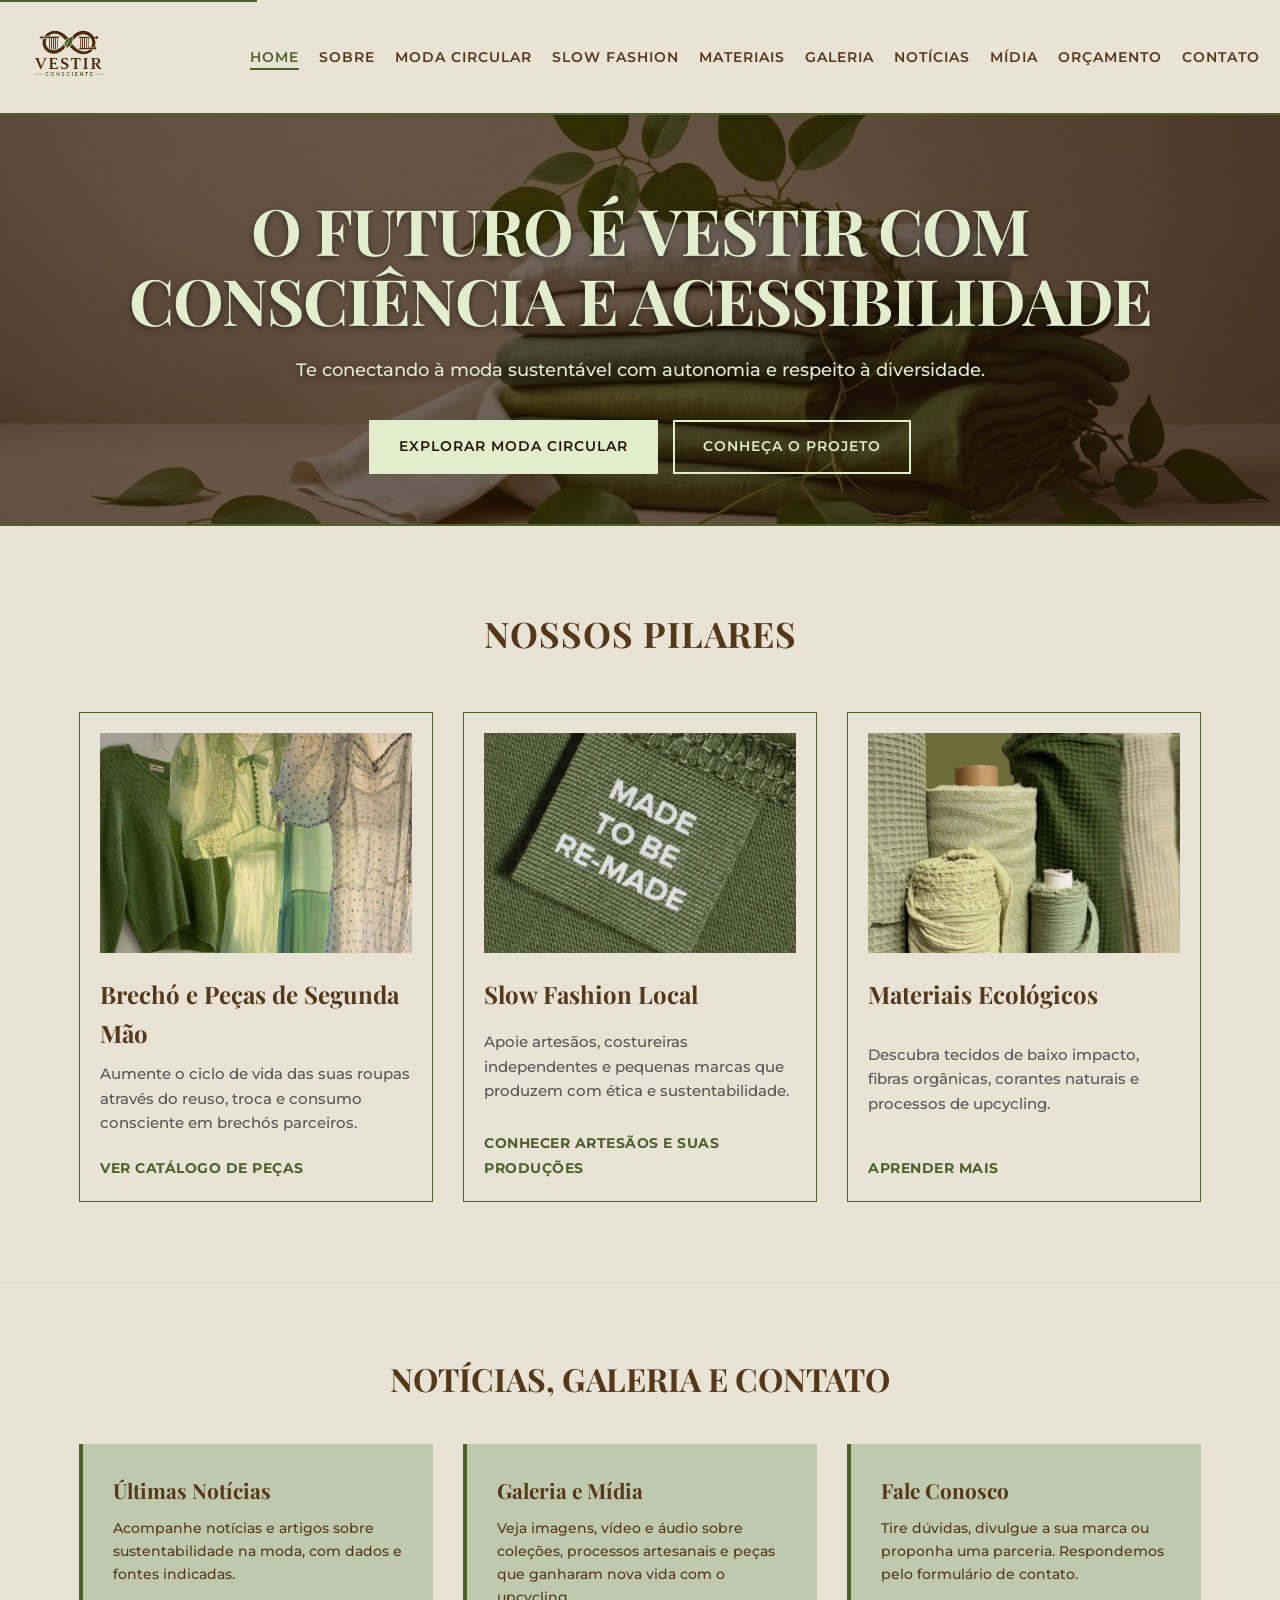
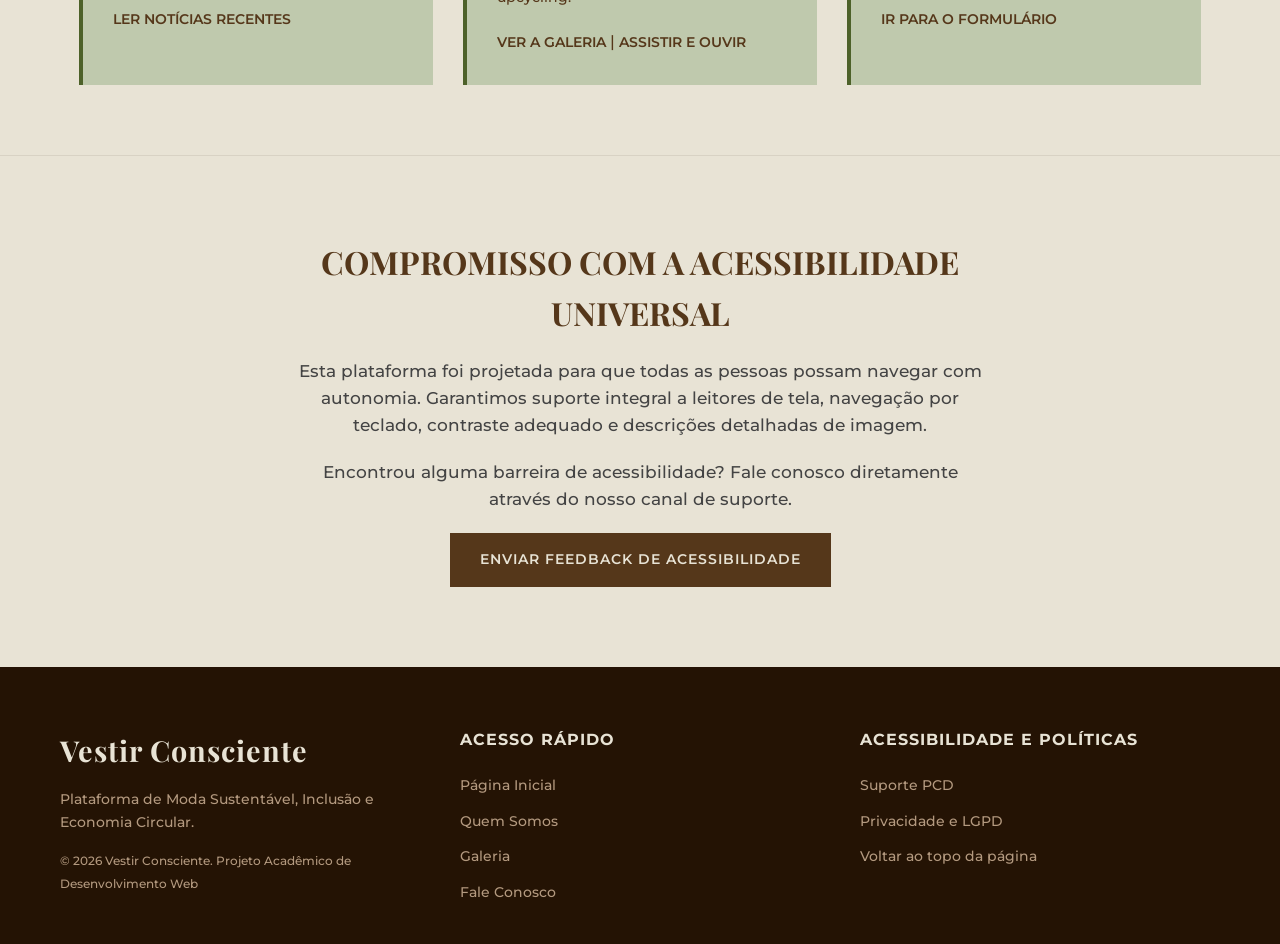
==== commit 6d56de8d: "Melhorias nos códigos Add: Ananda Alves" ====
--- a/index.html
+++ b/index.html
@@ -117,7 +117,7 @@
                     </article>
                     <article class="highlight-item">
                         <h3>Fale Conosco</h3>
-                        <p>Tire dúvidas, divulgue a sua marca ou proponha uma parceria. Nossa equipe responde pelo formulário de contato.</p>
+                        <p>Tire dúvidas, divulgue a sua marca ou proponha uma parceria. Respondemos pelo formulário de contato.</p>
                         <a href="contato.html" class="link-action">Ir para o formulário</a>
                     </article>
                 </div>
--- a/css/style.css
+++ b/css/style.css
@@ -3,13 +3,13 @@
     --bg-color: #e8e3d5; /*Bege Claro*/
     --text-color: #55371a; /*Marrom Escuro (textos e bordas)*/
     --primary-dark: #4d6129; /*Verde Oliva Escuro*/
-    --card-bg: #e8e3d5;
-    --accent-color: #BFC9AD;
-    --accent-color2: #e2edce;
-    --accent-color3: #d7d8c5;
-
-    --font-serif: 'Playfair Display', Georgia, serif; /* Estilo editorial */
-    --font-sans: 'Montserrat', Arial, sans-serif; /* Alta legibilidade */
+    --card-bg: #e8e3d5; /*Bege Claro*/
+    --accent-color: #BFC9AD; /*Verde Claro Apagado*/
+    --accent-color2: #e2edce; /*Verde Claro Saturado*/
+    --accent-color3: #d7d8c5; /*Verde Claro Menos Saturado*/
+
+    --font-serif: 'Playfair Display', Georgia, serif; 
+    --font-sans: 'Montserrat', Arial, sans-serif; 
 }
 
 /* 1.1) Reset Básico */
@@ -23,7 +23,7 @@
     background-color: var(--bg-color);
     color: var(--text-color);
     font-family: var(--font-sans);
-    font-weight: 500; /* Montserrat 500: traço mais firme que o 400, melhora a legibilidade */
+    font-weight: 500; /* Traço mais firme, melhora a legibilidade */
     line-height: 1.6;
 }
 
@@ -104,7 +104,7 @@
     border-bottom: 2px solid var(--primary-dark);
     outline: none;
 }
-/* 3) Campo Hero (estilo editorial/capa) */
+/* 3) Campo Hero */
 .hero-section {
     padding: 80px 0 50px 0;
     text-align: center;
@@ -136,7 +136,7 @@
     flex-wrap: wrap;
 }
 
-/* 3.1) Botões Estilizados */
+/* 3.1) Botões */
 .btn {
     display: inline-block;
     padding: 14px 28px;
@@ -171,10 +171,8 @@
     color: var(--bg-color);
 }
 
-/* 3.2) Banner da Home com imagem de fundo
-   A foto fica em images/hero-home.jpg. Uma camada marrom escura (mesma cor do rodapé)
-   por cima da foto deixa o texto claro legível. Para a foto aparecer mais, diminua o 0.62;
-   para o texto ficar mais legível, aumente. */
+/* 3.2) Banner da Home
+   Foto: images/hero-home.jpg. */
 .hero-section--imagem {
     background-color: #241304;
     background-image: linear-gradient(rgba(36, 19, 4, 0.62), rgba(36, 19, 4, 0.62)), url("../images/hero-home.jpg");
@@ -190,7 +188,7 @@
     text-shadow: 0 2px 6px rgba(0, 0, 0, 0.5);
 }
 
-/* Botões com cores claras sobre a foto escura */
+/* Botões que ficam sobre fotos (contraste) */
 .hero-section--imagem .btn-primary {
     background-color: var(--accent-color2);
     border-color: var(--accent-color2);
@@ -218,7 +216,7 @@
     outline-color: var(--accent-color2);
 }
 
-/* 4) Campo dos Três Pilares */
+/* 4) Seção Três Pilares */
 .pilares-section {
     padding: 80px 0;
 }
@@ -234,7 +232,7 @@
 
 .cards-grid {
     display: grid;
-    grid-template-columns: repeat(auto-fit, minmax(300px, 1fr));
+    grid-template-columns: repeat(auto-fit, minmax(min(300px, 100%), 1fr));
     gap: 30px;
 }
 
@@ -290,7 +288,7 @@
     border-bottom-color: var(--primary-dark);
 }
 
-/* 5) Destaques e Comunidade */
+/* 5) Destaques */
 .highlights-section {
     background-color: var(--card-bg);
     padding: 70px 0;
@@ -308,7 +306,7 @@
 
 .highlights-grid {
     display: grid;
-    grid-template-columns: repeat(auto-fit, minmax(280px, 1fr));
+    grid-template-columns: repeat(auto-fit, minmax(min(280px, 100%), 1fr));
     gap: 30px;
 }
 
@@ -373,7 +371,7 @@
 
 .footer-container {
     display: grid;
-    grid-template-columns: repeat(auto-fit, minmax(220px, 1fr));
+    grid-template-columns: repeat(auto-fit, minmax(min(220px, 100%), 1fr));
     gap: 40px;
     max-width: 1200px;
     margin: 0 auto;
@@ -430,7 +428,7 @@
     }
 }
 
-/* 8.1) Foco visível ajustado para acessibilidade (Navegação por Teclado) */
+/* 8.1) Foco visível (Navegação por Teclado) */
 a:focus, button:focus {
     outline: 3px solid var(--primary-dark);
     outline-offset: 3px;
@@ -442,14 +440,14 @@
     outline-offset: 4px;
 }
 
-/* Foco no rodapé escuro: contorno claro para manter contraste mínimo de 3:1 */
+/* Foco no rodapé escuro (Contorno Claro) */
 body > footer a:focus,
 body > footer a:focus-visible {
     outline: 3px solid var(--accent-color2);
     outline-offset: 3px;
 }
 
-/* 9) Páginas Internas: componentes compartilhados */
+/* 9) Componentes compartilhados */
 /* 9.1) Abertura da página (equivalente ao hero, em tamanho menor) */
 .page-hero {
     padding: 60px 0 40px 0;
@@ -468,11 +466,7 @@
     color: var(--primary-dark);
 }
 
-/* 9.1.1) Abertura com imagem de fundo
-   A imagem fica no CSS (é decorativa, não precisa de alt).
-   Uma camada marrom escura (mesma cor do rodapé) a 60% por cima da foto deixa o
-   texto bege legível. Para a foto aparecer mais, diminua o 0.6; para o texto
-   ficar mais legível, aumente. */
+/* 9.1.1) Abertura com imagem de fundo */
 .page-hero--imagem {
     background-color: #241304;
     background-size: cover;
@@ -492,7 +486,7 @@
     margin-bottom: 0;
 }
 
-/* Fundo específico de cada página (o caminho é relativo a este arquivo CSS) */
+/* Fundo específico de cada página */
 .page-hero--sobre {
     background-image: linear-gradient(rgba(42, 41, 41, 0.62), rgba(42, 41, 41, 0.62)), url("../images/hero-sobre.jpg");
 }
@@ -539,7 +533,7 @@
 /* 9.3) Cartões de informação */
 .info-grid {
     display: grid;
-    grid-template-columns: repeat(auto-fit, minmax(280px, 1fr));
+    grid-template-columns: repeat(auto-fit, minmax(min(280px, 100%), 1fr));
     gap: 30px;
 }
 
@@ -560,7 +554,7 @@
     font-size: 0.95rem;
 }
 
-/* 9.4) Chamada para ação no fim das páginas */
+/* 9.4) Botões para ação no fim das páginas */
 .cta-section {
     padding: 70px 0;
     text-align: center;
@@ -577,7 +571,7 @@
 .about-story,
 .split-layout {
     display: grid;
-    grid-template-columns: 1fr;
+    grid-template-columns: minmax(0, 1fr);
     gap: 40px;
     align-items: center;
 }
@@ -630,7 +624,7 @@
 .values-list {
     list-style: none;
     display: grid;
-    grid-template-columns: repeat(auto-fit, minmax(220px, 1fr));
+    grid-template-columns: repeat(auto-fit, minmax(min(220px, 100%), 1fr));
     gap: 20px;
 }
 
@@ -727,8 +721,7 @@
 }
 
 /* 11) Página Moda Circular */
-/* 11.1) Fundo da abertura: coloque a foto em images/hero-modacircular.jpg
-   (enquanto o arquivo não existir, a abertura aparece em marrom escuro) */
+/* 11.1) Fundo da abertura */
 .page-hero--modacircular {
     background-image: linear-gradient(rgba(42, 41, 41, 0.7), rgba(42, 41, 41, 0.7)), url("../images/hero-modacircular.jpg");
 }
@@ -743,9 +736,9 @@
 .photo-figure img {
     display: block;
     width: 100%;
-    height: 340px;           /* ajuste este número até casar com a altura do texto */
-    object-fit: cover;       /* corta as bordas, sem deformar a foto */
-    object-position: center 65%; /* parte da foto que fica visível (veja abaixo) */
+    height: 340px;         
+    object-fit: cover; /* corta as bordas sem deformar a foto */
+    object-position: center 65%; /* parte da foto que fica visível */
 }
 
 .photo-figure figcaption {
@@ -765,7 +758,7 @@
     background-image: linear-gradient(rgba(36, 19, 4, 0.6), rgba(36, 19, 4, 0.6)), url("../images/fundo-catalogo.jpg");
     background-size: cover;
     background-position: center;
-    background-attachment: fixed; /* a foto fica parada enquanto a página rola */
+    background-attachment: fixed; /* mantém a foto fica parada enquanto a página rola */
 }
 
 #catalogo h2,
@@ -774,7 +767,7 @@
     color: var(--accent-color2);
 }
 
-/* 11.4) Filtros (funcionam só com CSS, sem JavaScript) */
+/* 11.4) Filtros */
 .filtros {
     margin-bottom: 40px;
     padding: 25px;
@@ -863,7 +856,7 @@
 /* 11.5) Cartões das peças */
 .pecas-grid {
     display: grid;
-    grid-template-columns: repeat(auto-fill, minmax(260px, 1fr));
+    grid-template-columns: repeat(auto-fill, minmax(min(260px, 100%), 1fr));
     gap: 25px;
 }
 
@@ -937,8 +930,7 @@
 }
 
 /* 12) Página Slow Fashion */
-/* 12.1) Fundo da abertura: coloque a foto em images/hero-slowfashion.jpg
-   (enquanto o arquivo não existir, a abertura aparece em marrom escuro) */
+/* 12.1) Fundo da abertura */
 .page-hero--slowfashion {
     background-image: linear-gradient(rgba(42, 41, 41, 0.65), rgba(42, 41, 41, 0.65)), url("../images/hero-slowfashion.jpg");
 }
@@ -949,14 +941,13 @@
     scroll-margin-top: 160px;
 }
 
-/* 12.2.1) Fundo da seção de produtos: foto em images/fundo-produtos.jpg com camada escura
-   (mesmo padrão do #catalogo da Moda Circular) */
+/* 12.2.1) Fundo da seção de produtos */
 #produtos {
     background-color: #241304;
     background-image: linear-gradient(rgba(36, 19, 4, 0.6), rgba(36, 19, 4, 0.6)), url("../images/fundo-produtos.jpg");
     background-size: cover;
     background-position: center;
-    background-attachment: fixed; /* a foto fica parada enquanto a página rola */
+    background-attachment: fixed;
 }
 
 #produtos h2,
@@ -967,7 +958,7 @@
 /* 12.3) Cartões dos criadores */
 .criadores-grid {
     display: grid;
-    grid-template-columns: repeat(auto-fit, minmax(250px, 1fr));
+    grid-template-columns: repeat(auto-fit, minmax(min(250px, 100%), 1fr));
     gap: 25px;
 }
 
@@ -1006,8 +997,7 @@
 }
 
 /* 13) Página Materiais */
-/* 13.1) Fundo da abertura: coloque a foto em images/hero-materiais.jpg
-   Enquanto a foto não existir, a abertura aparece em marrom escuro, com o texto claro. */
+/* 13.1) Fundo da abertura */
 .page-hero--materiais {
     background-image: linear-gradient(rgba(42, 41, 41, 0.72), rgba(42, 41, 41, 0.72)), url("../images/hero-materiais.jpg");
 }
@@ -1029,7 +1019,7 @@
     color: var(--primary-dark);
 }
 
-/* 13.4) Tabela comparativa (rolagem lateral no celular, sem quebrar o layout) */
+/* 13.4) Tabela comparativa com rolagem lateral no celular */
 .tabela-rolavel {
     overflow-x: auto;
     background-color: var(--bg-color);
@@ -1153,8 +1143,7 @@
     object-fit: contain;
 }
 
-/* 13.8) Fundo da seção de dados: foto em images/fundo-dados.jpg com camada escura.
-   Para a foto aparecer mais, diminua o 0.6; para o texto ficar mais legível, aumente. */
+/* 13.8) Fundo da seção de dados */
 #dados {
     background-color: #241304;
     background-image: linear-gradient(rgba(36, 19, 4, 0.6), rgba(36, 19, 4, 0.6)), url("../images/fundo-dados.jpg");
@@ -1168,13 +1157,13 @@
     color: var(--accent-color2);
 }
 
-/* 13.9) Fundo do catálogo: foto em images/fundo-pecas.jpg, repetida como estampa, com camada escura */
+/* 13.9) Fundo do catálogo */
 #pecas {
     background-color: #241304;
     background-image: linear-gradient(rgba(36, 19, 4, 0.68), rgba(36, 19, 4, 0.68)), url("../images/fundo-pecas.jpg");
     background-size: 700px auto;
     background-repeat: repeat;
-    background-attachment: fixed; /* a foto fica parada enquanto a página rola */
+    background-attachment: fixed;
 }
 
 #pecas h2,
@@ -1184,8 +1173,7 @@
 }
 
 /* 14) Página Galeria */
-/* 14.1) Fundo da abertura: coloque a foto em images/hero-galeria.jpg
-   (enquanto o arquivo não existir, a abertura aparece em marrom escuro) */
+/* 14.1) Fundo da abertura */
 .page-hero--galeria {
     background-image: linear-gradient(rgba(42, 41, 41, 0.72), rgba(42, 41, 41, 0.72)), url("../images/hero-galeria.jpg");
 }
@@ -1200,7 +1188,7 @@
 /* 14.3) Grade e cartões da galeria */
 .galeria-grid {
     display: grid;
-    grid-template-columns: repeat(auto-fill, minmax(260px, 1fr));
+    grid-template-columns: repeat(auto-fill, minmax(min(260px, 100%), 1fr));
     gap: 25px;
     align-items: start;
 }
@@ -1268,7 +1256,7 @@
     color: var(--text-color);
 }
 
-/* 14.4) Descrição detalhada (abre e fecha sem JavaScript) */
+/* 14.4) Descrição detalhada com abre e fecha */
 .descricao summary {
     cursor: pointer;
     font-weight: 700;
@@ -1299,23 +1287,21 @@
     font-style: italic;
 }
 
-/* 14.5) Filtro por tema (funciona só com CSS, sem JavaScript) */
+/* 14.5) Filtro por tema */
 main:has(#gal-circular:checked) .colecao:not(.tema-circular),
 main:has(#gal-slow:checked) .colecao:not(.tema-slow),
 main:has(#gal-materiais:checked) .colecao:not(.tema-materiais) {
     display: none;
 }
 
-/* 14b) Página Notícias */
-/* Fundo da abertura: coloque a foto em images/hero-noticias.jpg
-   (enquanto o arquivo não existir, a abertura aparece em marrom escuro) */
+/* 15) Página Notícias */
+/* Fundo da abertura */
 .page-hero--noticias {
     background-image: linear-gradient(rgba(36, 19, 4, 0.65), rgba(36, 19, 4, 0.65)), url("../images/hero-noticias.jpg");
     background-position: center 40%;
 }
 
-/* Fundo de "Mais Notícias": foto em images/fundo-noticias.jpg com camada escura,
-   parada atrás do conteúdo enquanto a página rola. */
+/* Fundo de "Mais Notícias" */
 #recentes {
     background-color: #241304;
     background-image: linear-gradient(rgba(36, 19, 4, 0.6), rgba(36, 19, 4, 0.6)), url("../images/fundo-noticias.jpg");
@@ -1338,7 +1324,7 @@
 
 .noticias-grid {
     display: grid;
-    grid-template-columns: repeat(auto-fit, minmax(280px, 1fr));
+    grid-template-columns: repeat(auto-fit, minmax(min(280px, 100%), 1fr));
     gap: 24px;
     margin-top: 24px;
 }
@@ -1404,9 +1390,8 @@
     white-space: nowrap;
 }
 
-/* 14c) Página Mídia */
-/* Fundo da abertura: coloque a foto em images/hero-midia.jpg
-   (enquanto o arquivo não existir, a abertura aparece em marrom escuro) */
+/* 16) Página Mídia */
+/* Fundo da abertura */
 .page-hero--midia {
     background-image: linear-gradient(rgba(36, 19, 4, 0.6), rgba(36, 19, 4, 0.6)), url("../images/hero-midia.jpg");
 }
@@ -1485,7 +1470,7 @@
     margin: 16px auto 0 auto;
 }
 
-/* 14d) Página Orçamento */
+/* 17) Página Orçamento */
 .page-hero--orcamento {
     background-color: #241304;
     background-image: linear-gradient(rgba(36, 19, 4, 0.6), rgba(36, 19, 4, 0.6)), url("../images/hero-orcamento.jpg");
@@ -1513,7 +1498,7 @@
     overflow-wrap: anywhere;
 }
 
-/* 14e) Página Contato */
+/* 18) Página Contato */
 .page-hero--contato {
     background-color: #241304;
     background-image: linear-gradient(rgba(36, 19, 4, 0.6), rgba(36, 19, 4, 0.6)), url("../images/hero-contato.jpg");
@@ -1732,7 +1717,18 @@
     margin-top: 30px;
 }
 
-/* 15) Responsividade das páginas internas (único @media de celular do arquivo) */
+/* Para quebrar textos longos em vez de estourar a largura da tela */
+main h1,
+main h2,
+main h3,
+main p,
+main li,
+main figcaption,
+main a {
+    overflow-wrap: anywhere;
+}
+
+/* 19) Responsividade das páginas internas */
 @media (max-width: 768px) {
     /* Cabeçalho compacto: no celular ele rola junto com a página e ocupa menos espaço */
     body > header {
@@ -1755,7 +1751,7 @@
 
     #main-nav a {
         display: inline-block;
-        font-size: 0.72rem;
+        font-size: 0.8rem;
         letter-spacing: 0.5px;
         padding: 6px 0 2px 0;
     }
